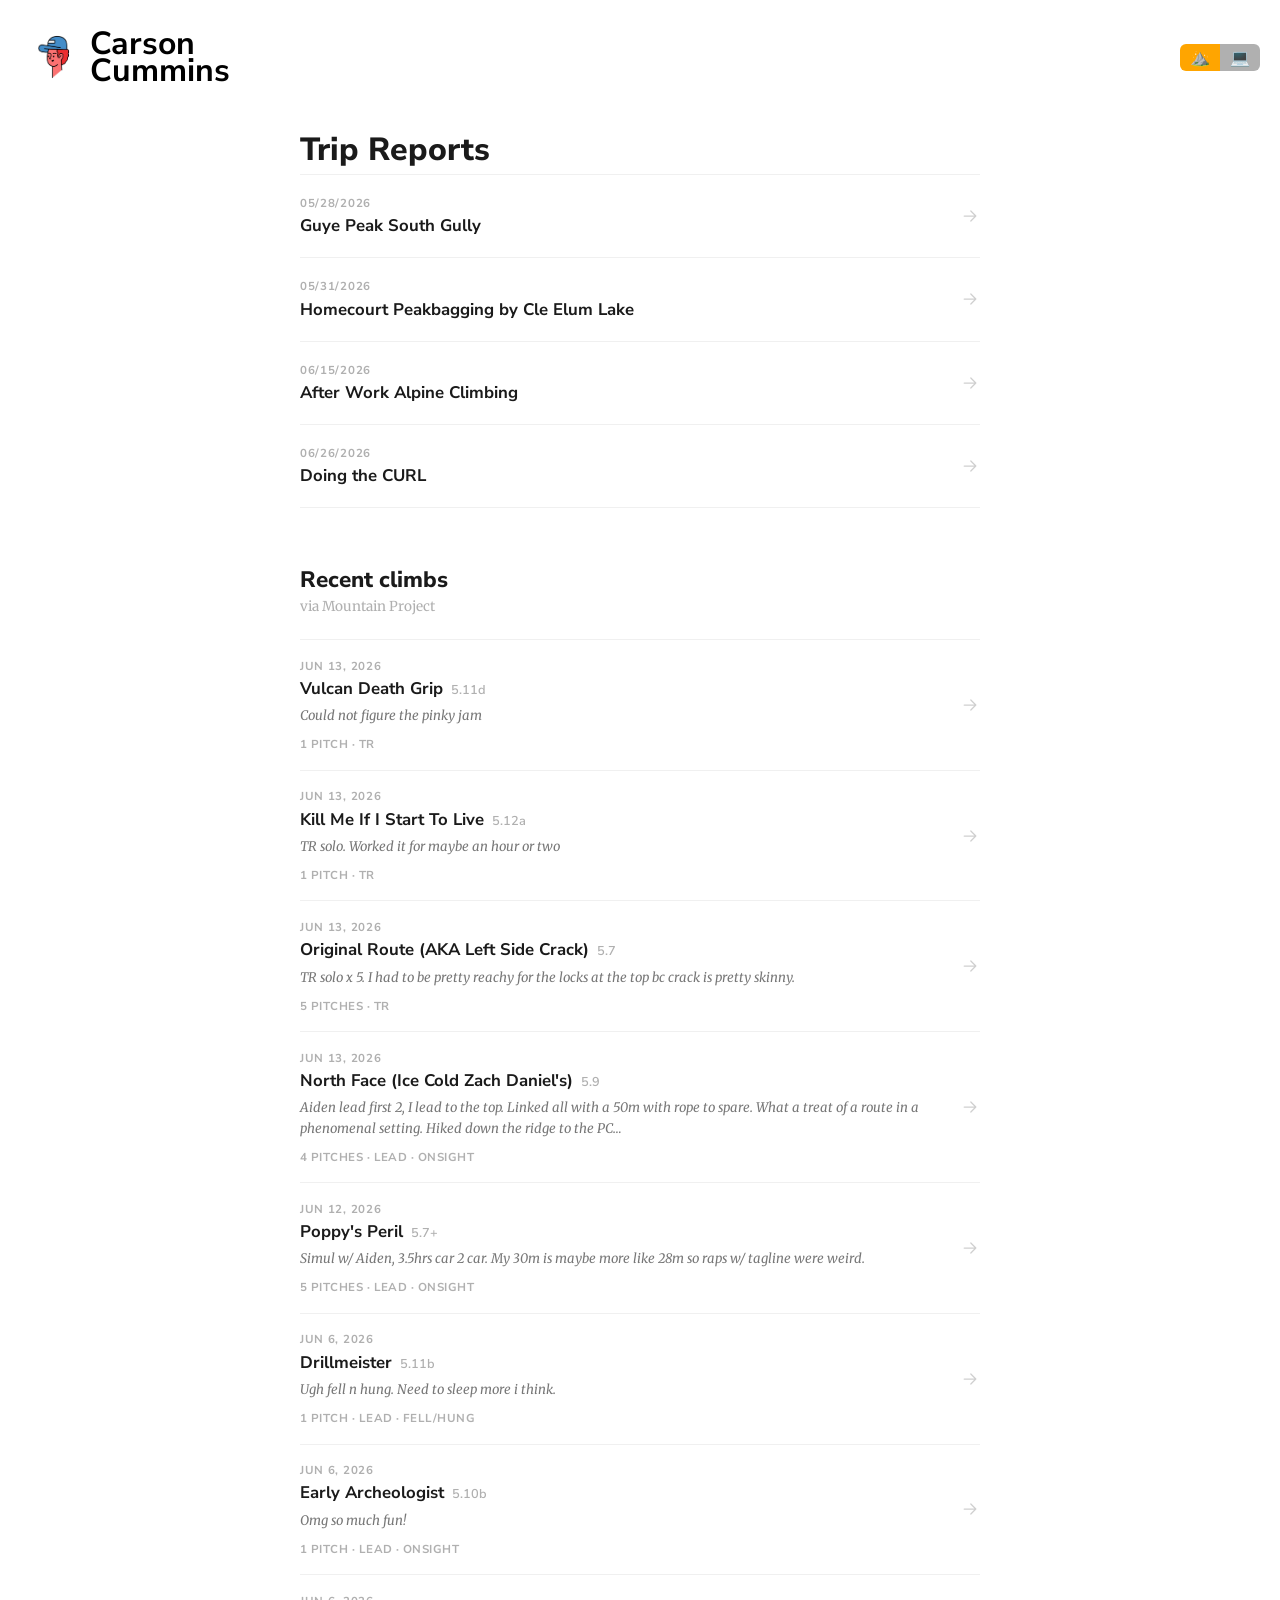
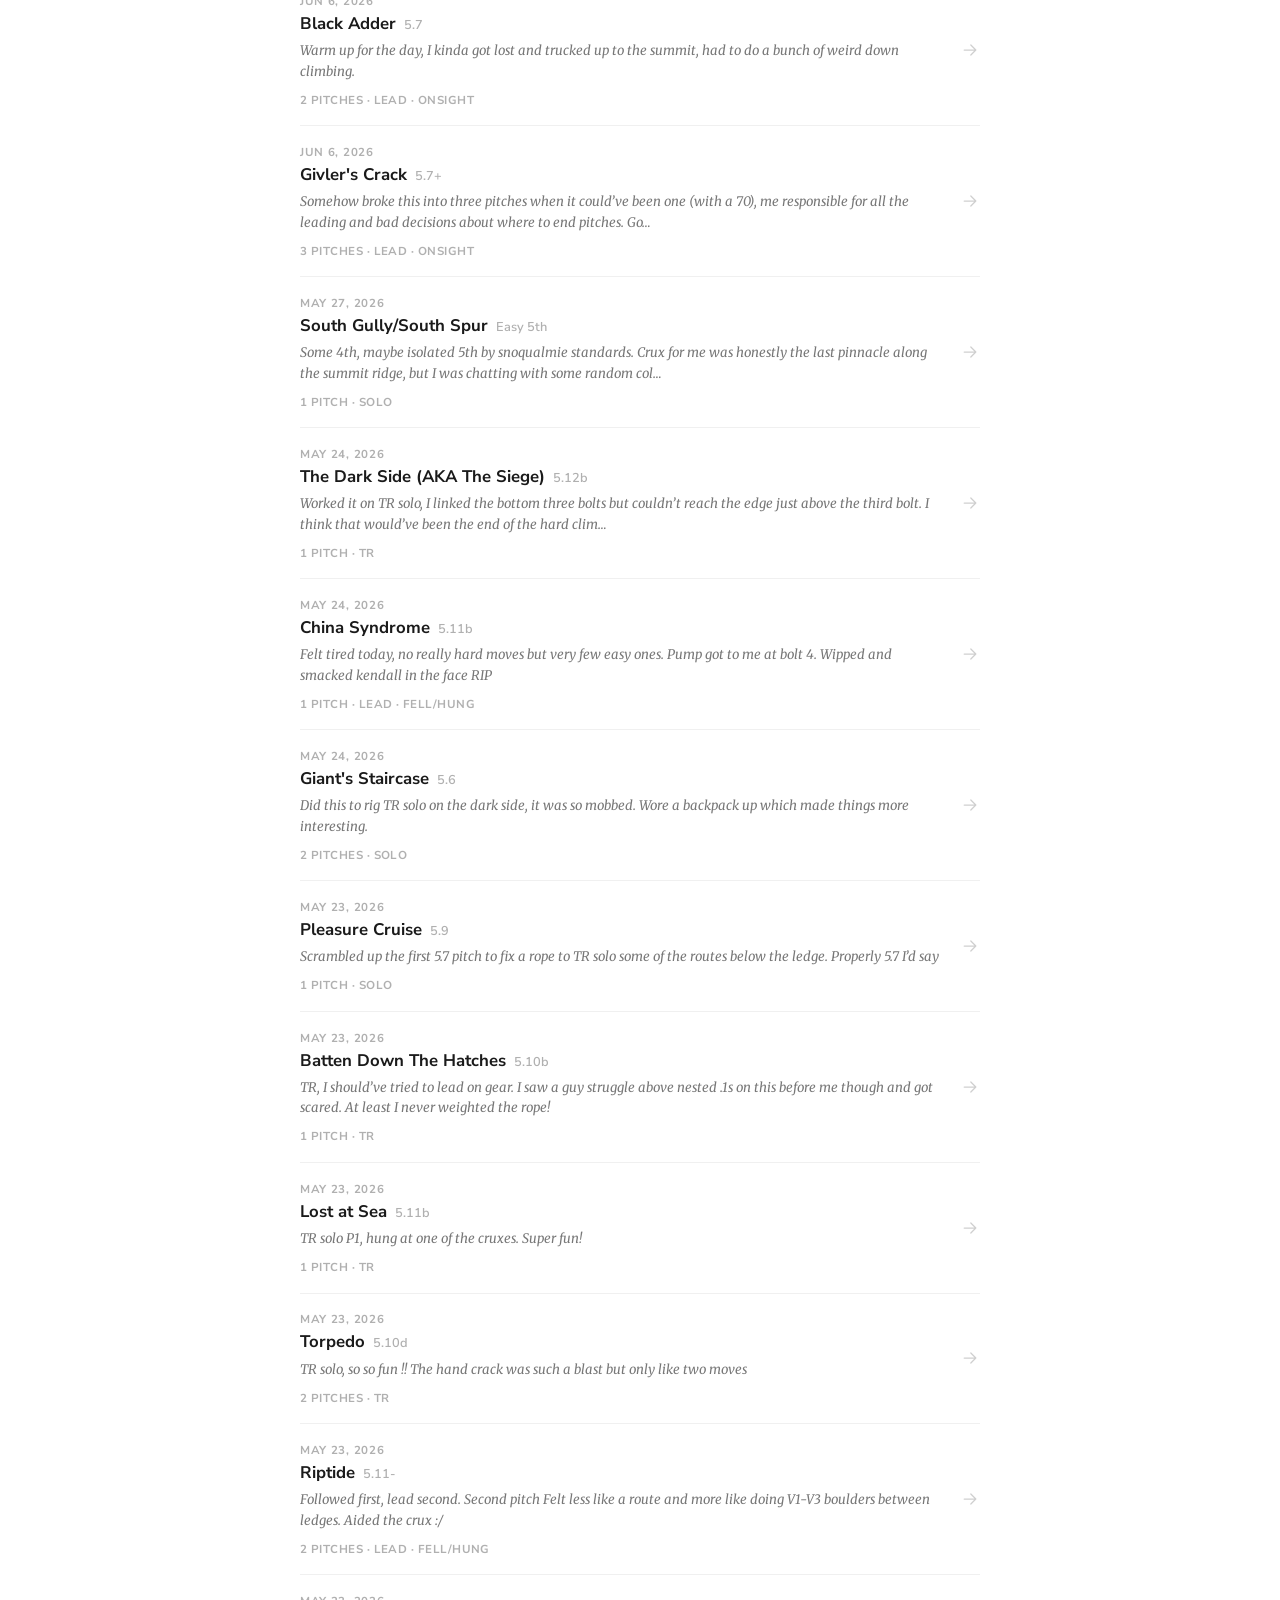
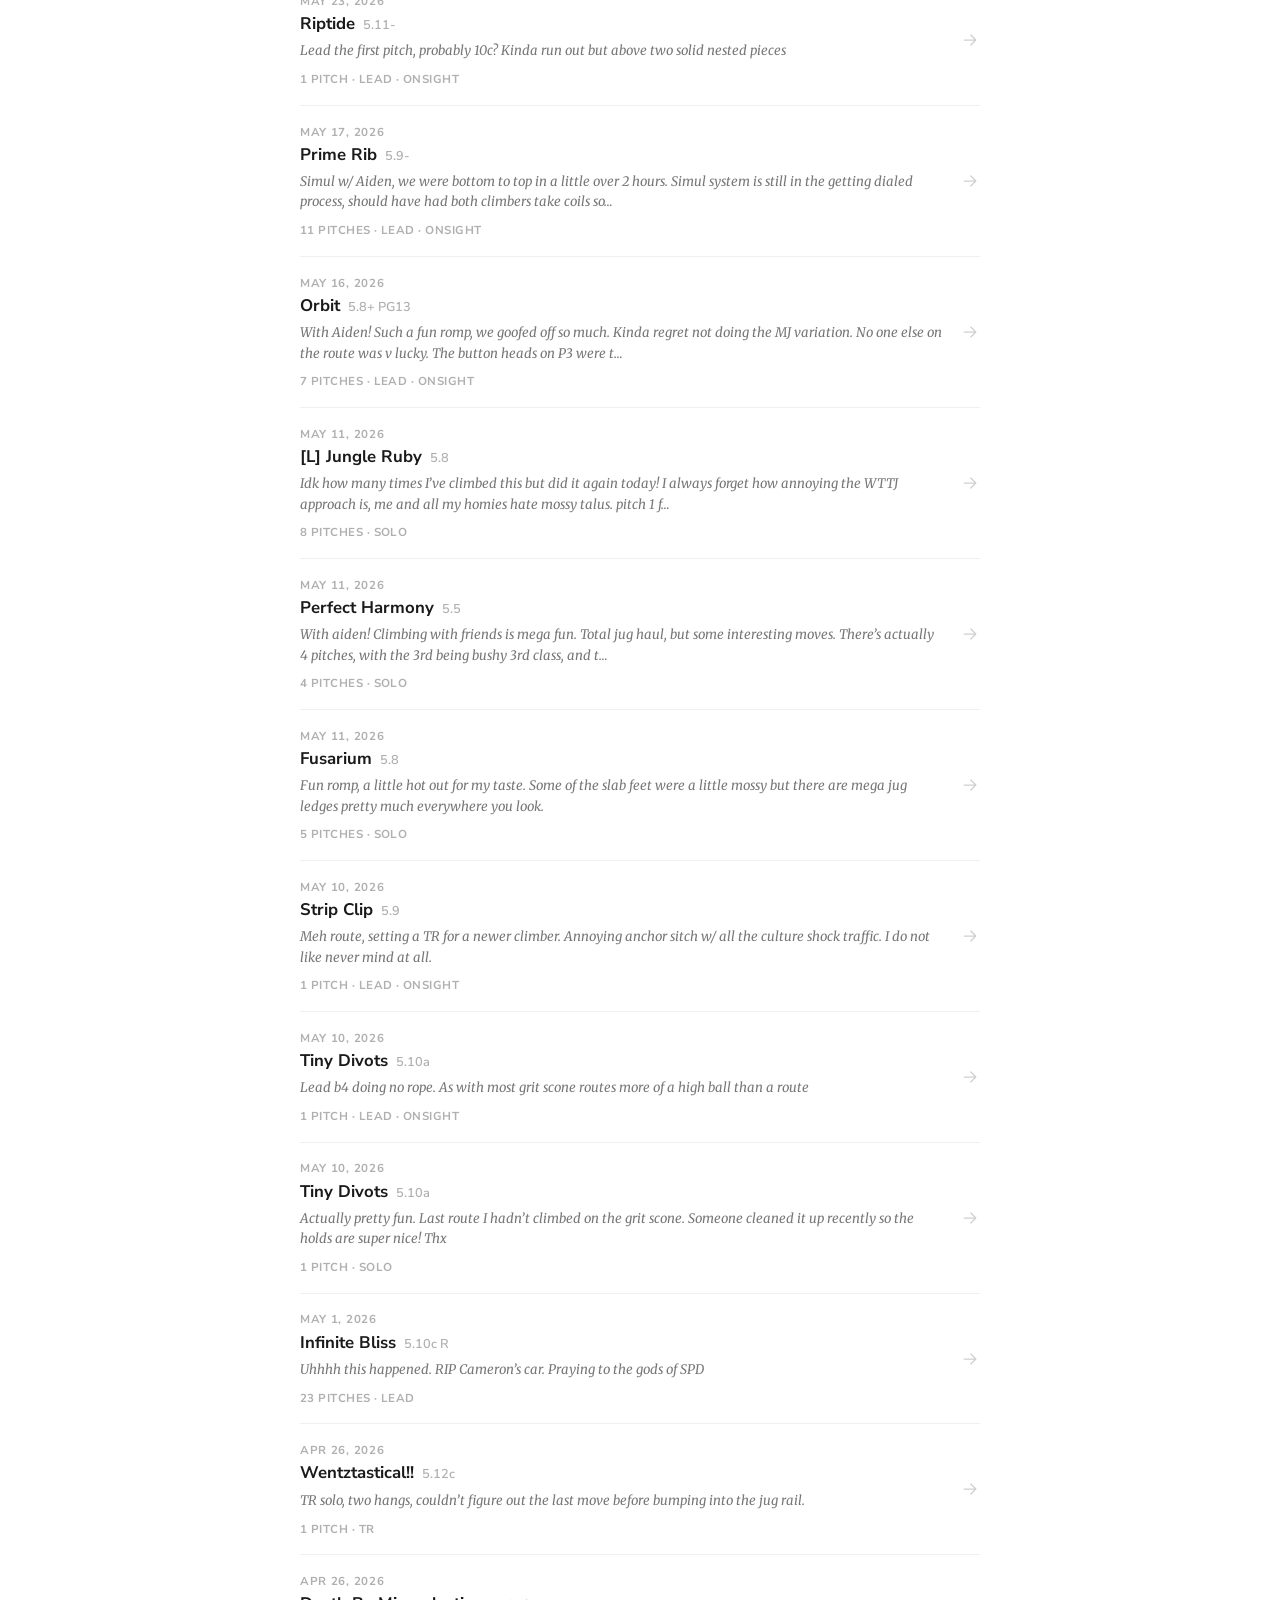
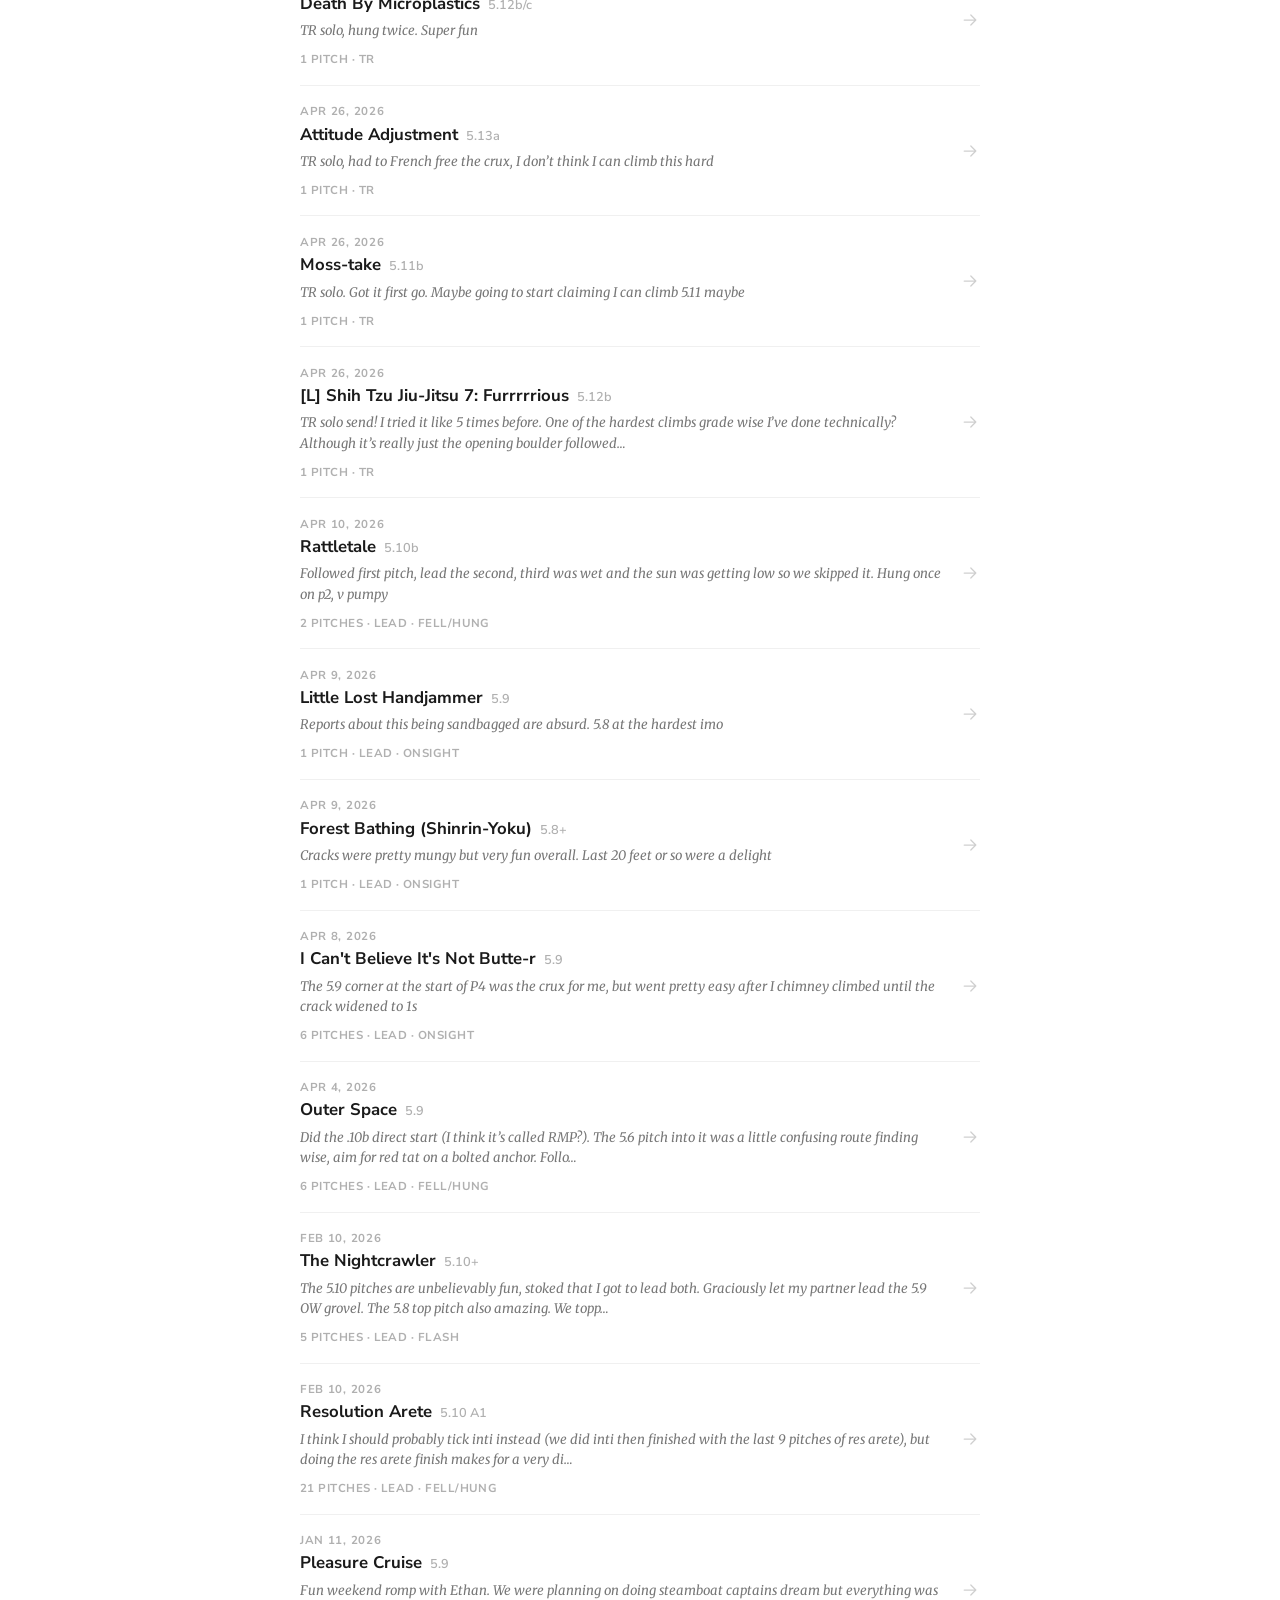
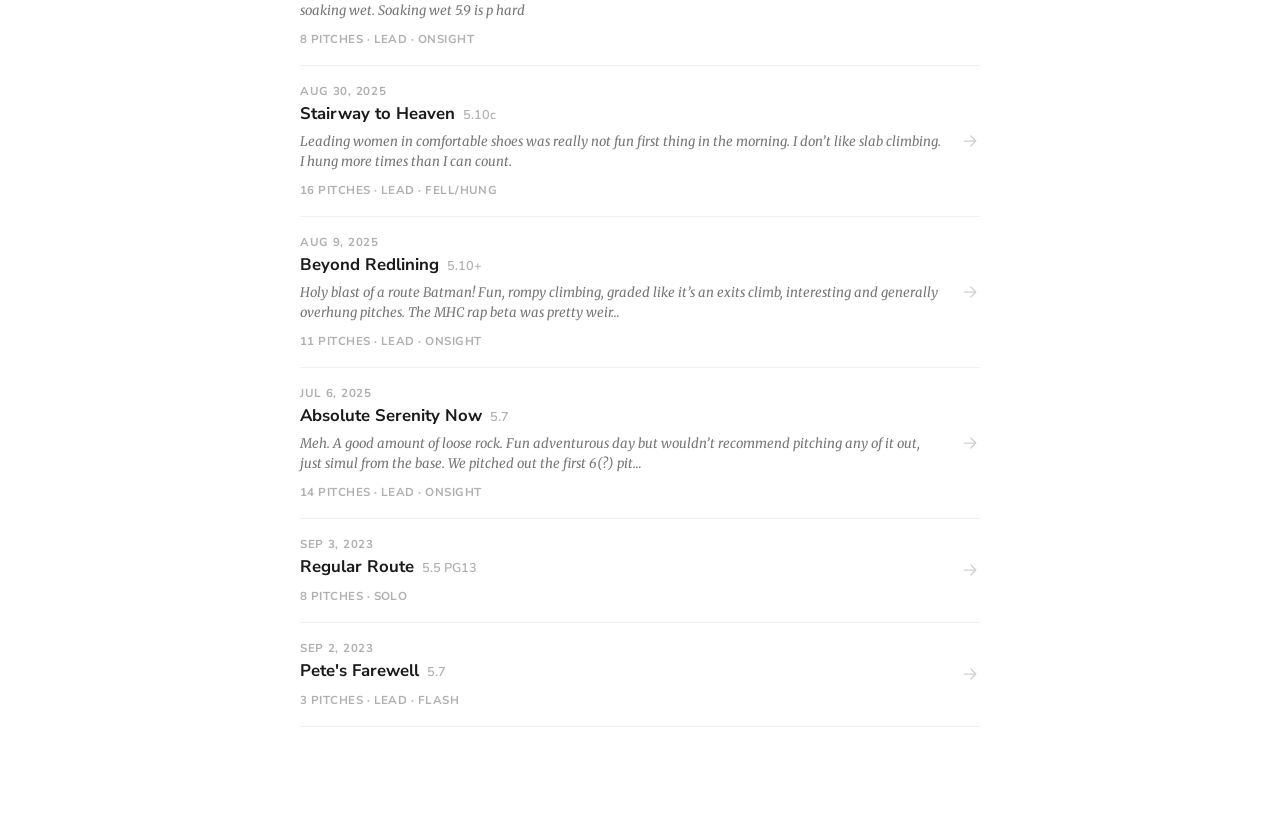
==== docs/index.html @ 06c7e1a8 "hope this works..." ====
<html>
    <head>
        <head>
            <meta charset="UTF-8" />
            <title>Carson Cummins</title>
        </head>
        <script>
            function set_panel(panel_name) {
                if (panel_name == "adventure") {
                    document.querySelector("#adventure-div").hidden = false;
                    document.querySelector("#professional-div").hidden = true;
                    document.querySelector(
                        "#adventure-panel-choose",
                    ).style.backgroundColor = "orange";
                    document.querySelector(
                        "#professional-panel-choose",
                    ).style.backgroundColor = "#b0b0b0";
                } else {
                    document.querySelector("#adventure-div").hidden = true;
                    document.querySelector("#professional-div").hidden = false;
                    document.querySelector(
                        "#professional-panel-choose",
                    ).style.backgroundColor = "orange";
                    document.querySelector(
                        "#adventure-panel-choose",
                    ).style.backgroundColor = "#b0b0b0";
                }

                window.history.pushState(
                    { page: 1 },
                    panel_name,
                    window.location.href.split("#")[0] + "#" + panel_name,
                );
            }
            function makeHTMLForTick(tick) {
                const [y, m, d] = tick.date.split("-").map(Number);
                const date = new Date(y, m - 1, d).toLocaleDateString("en-US", {
                    month: "short",
                    day: "numeric",
                    year: "numeric",
                });
                const pitches = parseInt(tick.pitches) || 1;
                const pitchLabel =
                    pitches === 1 ? "1 pitch" : `${pitches} pitches`;
                const styleLabel = [tick.style, tick.leadStyle]
                    .filter(Boolean)
                    .join(" · ");
                const infoLabel = [pitchLabel, styleLabel]
                    .filter(Boolean)
                    .join(" · ");
                const notes = tick.notes
                    ? tick.notes.slice(0, 160) +
                      (tick.notes.length > 160 ? "…" : "")
                    : "";
                return `<a class="tick-link" href="${tick.url}" target="_blank" rel="noopener">
                    <div class="tick-meta">
                        <span class="tick-date">${date}</span>
                        <span class="tick-name">${tick.name}${tick.grade ? `<span class="tick-grade">${tick.grade}</span>` : ""}</span>
                        ${notes ? `<span class="tick-notes">${notes}</span>` : ""}
                        <span class="tick-info">${infoLabel}</span>
                    </div>
                    <svg class="post-arrow" width="20" height="20" viewBox="0 0 24 24" fill="none" xmlns="http://www.w3.org/2000/svg">
                        <path d="M5 12h14M13 6l6 6-6 6" stroke="currentColor" stroke-width="1.5" stroke-linecap="round" stroke-linejoin="round"/>
                    </svg>
                </a>`;
            }
            async function fetchTicks() {
                try {
                    const res = await fetch("ticks.json");
                    const rows = await res.json();
                    const ticks = rows.map((r) => ({
                        date: r["Date"],
                        name: r["Route"],
                        grade: r["Rating"],
                        notes: r["Notes"],
                        url: r["URL"],
                        pitches: r["Pitches"],
                        style: r["Style"],
                        leadStyle: r["Lead Style"],
                    }));
                    document.querySelector("#tick-list").innerHTML = ticks
                        .map(makeHTMLForTick)
                        .join("");
                } catch (e) {
                    document.querySelector("#ticks-section").hidden = true;
                }
            }
            function makeHTMLForBlogLink(info) {
                return `<a class="blog-post-link" href="blog_posts/${info.folder}/post.html">
                    <div class="post-meta">
                        <span class="post-date">${info.published_date}</span>
                        <span class="post-title">${info.title}</span>
                    </div>
                    <svg class="post-arrow" width="20" height="20" viewBox="0 0 24 24" fill="none" xmlns="http://www.w3.org/2000/svg">
                        <path d="M5 12h14M13 6l6 6-6 6" stroke="currentColor" stroke-width="1.5" stroke-linecap="round" stroke-linejoin="round"/>
                    </svg>
                </a>`;
            }
            document.addEventListener("DOMContentLoaded", function (event) {
                fetch("blog_metadata.json").then((response) => {
                    let innerHTML = "";
                    response.json().then((data) => {
                        data.forEach((post) => {
                            innerHTML += makeHTMLForBlogLink(post);
                        });
                        document.querySelector("#blog-links").innerHTML =
                            innerHTML;
                    });
                });
                fetchTicks();
                const panel_value =
                    window.location.hash.substring(1) || "adventure";
                set_panel(panel_value);
                var txt = [
                    "I spend too much time on my computer.",
                    "I'm obsessed with weird outdoor adventures.",
                    "I can ride a unicycle.",
                    "I eat too many pop tarts.",
                    "I like hanging out with dogs.",
                    "You're still reading this?",
                    "I'm from Portland",
                ];
                function typechar(c) {
                    document.querySelector("#typing").innerHTML =
                        document
                            .querySelector("#typing")
                            .innerHTML.replace(
                                '<span class="caret"></span>',
                                "",
                            ) +
                        c +
                        '<span class="caret"></span>';
                }
                function deletechar() {
                    document.querySelector("#typing").innerHTML =
                        document
                            .querySelector("#typing")
                            .innerHTML.replace(
                                '<span class="caret"></span>',
                                "",
                            )
                            .slice(0, -1) + '<span class="caret"></span>';
                }
                function step(i) {
                    let count =
                        i % (txt.reduce((acc, str) => acc + str.length, 0) * 2);
                    if (count == 0) {
                        deletechar();
                    }
                    for (const str of txt) {
                        for (const chr of str) {
                            if (count == 0) {
                                typechar(chr);
                                setTimeout(function () {
                                    step(i + 1);
                                }, 100);
                                return;
                            }
                            count--;
                        }
                        if (count == 0) {
                            setTimeout(function () {
                                step(i + 1);
                            }, 2200);
                            return;
                        }
                        for (const chr of str) {
                            if (count == 0) {
                                deletechar();
                                setTimeout(function () {
                                    step(i + 1);
                                }, 100);
                                return;
                            }
                            count--;
                        }
                        if (count == 0) {
                            deletechar();
                        }
                    }
                }
                step(0);
            });
        </script>
        <style>
            @import url("https://fonts.googleapis.com/css2?family=Merriweather:ital,wght@0,300;0,400;0,700;0,900;1,300;1,400;1,700;1,900&family=Nunito+Sans:ital,wght@0,200;0,300;0,400;0,600;0,700;0,800;0,900;1,200;1,300;1,400;1,600;1,700;1,800;1,900&display=swap");
            :root {
                --primary-font:
                    "Nunito Sans", "Segoe UI", Tahoma, Verdana, sans-serif;
                --secondary-font:
                    "Merriweather", Cambria, Cochin, Georgia, Times,
                    "Times New Roman", serif;
            }
            body {
                padding: 0px;
                margin: 0px;
                font-family: var(--primary-font);
                overflow-x: hidden;
            }
            .gradient-box-red {
                margin: auto;
                position: relative;
                box-sizing: border-box;
                background: #fff;
                background-clip: padding-box; /* !importanté */
                border: solid 3px transparent; /* !importanté */

                &:before {
                    content: "";
                    position: absolute;
                    top: 0;
                    right: 0;
                    bottom: 0;
                    left: 0;
                    z-index: -1;
                    margin: -3px;
                    border-radius: inherit;
                    background: linear-gradient(
                        to right,
                        rgba(255, 0, 0, 0.5),
                        rgba(255, 166, 0, 0.5)
                    );
                }
            }
            .gradient-box-blue {
                margin: auto;
                position: relative;
                box-sizing: border-box;
                background: #fff;
                background-clip: padding-box;
                border: solid 3px transparent;

                &:before {
                    content: "";
                    position: absolute;
                    top: 0;
                    right: 0;
                    bottom: 0;
                    left: 0;
                    z-index: -1;
                    margin: -3px;
                    border-radius: inherit;
                    background: linear-gradient(
                        to right,
                        rgb(233, 109, 255, 0.5),
                        rgb(0, 179, 255, 0.5)
                    );
                }
            }
            .gradient-box-green {
                margin: auto;
                position: relative;
                box-sizing: border-box;
                background: #fff;
                background-clip: padding-box;
                border: solid 3px transparent;

                &:before {
                    content: "";
                    position: absolute;
                    top: 0;
                    right: 0;
                    bottom: 0;
                    left: 0;
                    z-index: -1;
                    margin: -3px; /* !importanté */
                    border-radius: inherit; /* !importanté */
                    background: linear-gradient(
                        to right,
                        rgb(11, 223, 96, 0.5),
                        rgb(255, 217, 0, 0.5)
                    );
                }
            }
            .name-header-container {
                padding: 30px 0px 0px 30px;
                font-weight: 700;
                font-size: 2rem;
                line-height: 1.7rem;
                position: fixed;
                top: 0px;
                left: 0px;
                animation: name-header-anim 1s
                    cubic-bezier(0.165, 0.84, 0.44, 1);
                display: flex;
                align-items: center;
                gap: 10px;
                justify-content: center;
                width: 100%;
            }
            @keyframes name-header-anim {
                from {
                    left: -100px;
                }
                to {
                    left: 0px;
                }
            }
            .caret {
                border-right: 4px solid orange;
                animation: caret 1s steps(1) infinite;
                min-height: 68px;
                max-height: 68px;
            }

            @keyframes caret {
                50% {
                    border-color: transparent;
                }
            }
            .show-on-hover {
                opacity: 0;
                width: 100%;
                height: 100%;
                transition: 0.6s;
                background-color: #ffffffb2;
                text-decoration: none;
                display: flex;
                align-items: center;
                justify-content: center;
                flex-direction: column;
                font-weight: 700;
                font-size: 30px;
            }
            a:hover .show-on-hover {
                opacity: 1;
            }
            .email-link {
                color: white;
                margin: 0px 10px 0px 10px;
                text-decoration: none;
                background-color: orange;
                padding: 4px 10px 4px 10px;
                display: flex;
                justify-content: center;
                border-radius: 6px;
                box-shadow: -5px 5px 0px 0px #b0b0b0;
                transition: 0.4s;
                position: relative;
                top: -2px;
                left: 2px;
            }
            .email-link:hover {
                box-shadow: none;
                top: 2px;
                left: -2px;
            }
            .resume-section {
                max-width: 850px;
                min-width: 850px;
                padding: 100px;
                border-radius: 12px;
                font-family: var(--primary-font);
            }
            .unique-link {
                color: #b0b0b0;
                font-family: var(--secondary-font);
                text-decoration: none;
                display: flex;
                gap: 10px;
                align-items: center;
                transition: 0.3s;
                margin-top: 12px;
            }
            .unique-link:hover {
                gap: 40px;
            }
            #unique {
                margin-top: 50px;
                margin-bottom: 50px;
            }
            .panel-switcher {
                display: flex;
                font-weight: 800;
                width: min-content;
                justify-content: center;
                border-radius: 6px;
                margin-right: 50px;
                margin-left: auto;
            }
            .panel-choice {
                color: white;
                text-decoration: none;
                background-color: orange;
                padding: 4px 10px 4px 10px;
                display: flex;
                justify-content: center;
                transition: 0.4s;
                position: relative;
                border: none;
                cursor: pointer;
                font-size: 1rem;
            }
            .panel-choice:hover {
                box-shadow: none;
            }
            .blog-post-link {
                text-decoration: none;
                display: flex;
                align-items: center;
                justify-content: space-between;
                padding: 1.25rem 0;
                border-bottom: 1px solid #f0f0f0;
                color: #1a1a1a;
                gap: 1rem;
                transition: 0.25s;
            }
            .blog-post-link:first-child {
                border-top: 1px solid #f0f0f0;
            }
            .blog-post-link:hover {
                padding-left: 14px;
                border-bottom-color: orange;
            }
            .blog-post-link .post-meta {
                display: flex;
                flex-direction: column;
                gap: 0.2rem;
            }
            .blog-post-link .post-date {
                font-family: var(--primary-font);
                font-size: 0.72rem;
                color: #b0b0b0;
                font-weight: 700;
                letter-spacing: 0.06em;
                text-transform: uppercase;
            }
            .blog-post-link .post-title {
                font-family: var(--primary-font);
                font-size: 1.05rem;
                font-weight: 700;
                color: #1a1a1a;
            }
            .blog-post-link .post-arrow {
                color: #d0d0d0;
                transition: 0.25s;
                flex-shrink: 0;
            }
            .blog-post-link:hover .post-arrow {
                color: orange;
                transform: translateX(6px);
            }
            .tick-link {
                text-decoration: none;
                display: flex;
                align-items: center;
                justify-content: space-between;
                padding: 1.1rem 0;
                border-bottom: 1px solid #f0f0f0;
                color: #1a1a1a;
                gap: 1rem;
                transition: 0.25s;
            }
            .tick-link:first-child {
                border-top: 1px solid #f0f0f0;
            }
            .tick-link:hover {
                padding-left: 14px;
                border-bottom-color: orange;
            }
            .tick-link .tick-meta {
                display: flex;
                flex-direction: column;
                gap: 0.2rem;
            }
            .tick-link .tick-date {
                font-family: var(--primary-font);
                font-size: 0.72rem;
                color: #b0b0b0;
                font-weight: 700;
                letter-spacing: 0.06em;
                text-transform: uppercase;
            }
            .tick-link .tick-name {
                font-family: var(--primary-font);
                font-size: 1.05rem;
                font-weight: 700;
                color: #1a1a1a;
                display: flex;
                align-items: baseline;
                gap: 0.5rem;
            }
            .tick-link .tick-grade {
                font-size: 0.8rem;
                font-weight: 600;
                color: #b0b0b0;
            }
            .tick-link .tick-notes {
                font-family: var(--secondary-font);
                font-size: 0.82rem;
                color: #777;
                line-height: 1.55;
                font-style: italic;
                margin-top: 0.2rem;
            }
            .tick-link .tick-info {
                font-family: var(--primary-font);
                font-size: 0.72rem;
                color: #b0b0b0;
                font-weight: 700;
                letter-spacing: 0.04em;
                text-transform: uppercase;
                margin-top: 0.4rem;
            }
            .tick-link .post-arrow {
                color: #d0d0d0;
                transition: 0.25s;
                flex-shrink: 0;
            }
            .tick-link:hover .post-arrow {
                color: orange;
                transform: translateX(6px);
            }
        </style>
    </head>
    <body>
        <div class="name-header-container">
            <a
                href="#"
                style="
                    color: black;
                    text-decoration: none;
                    display: flex;
                    gap: 10px;
                "
            >
                <img src="assets/ico.png" width="50" />
                <div>
                    Carson<br />
                    Cummins
                </div>
            </a>
            <div class="panel-switcher">
                <button
                    id="adventure-panel-choose"
                    class="panel-choice"
                    onclick="set_panel('adventure')"
                    style="
                        border-radius: 6px 0px 0px 6px;
                        background-color: #b0b0b0;
                    "
                >
                    ⛰️
                </button>
                <button
                    class="panel-choice"
                    id="professional-panel-choose"
                    style="border-radius: 0px 6px 6px 0px"
                    onclick="set_panel('professional')"
                >
                    💻
                </button>
            </div>
        </div>
        <div id="adventure-div" hidden>
            <div
                style="
                    max-width: 680px;
                    margin: 0 auto;
                    padding: 8rem 2rem 6rem;
                "
            >
                <h1
                    style="
                        font-family: var(--primary-font);
                        font-weight: 800;
                        font-size: 2rem;
                        margin: 0 0 0.2rem;
                        color: #1a1a1a;
                    "
                >
                    Trip Reports
                </h1>
                <div id="blog-links"></div>
                <div id="ticks-section" style="margin-top: 3.5rem">
                    <h2
                        style="
                            font-family: var(--primary-font);
                            font-weight: 800;
                            font-size: 1.4rem;
                            margin: 0 0 0.2rem;
                            color: #1a1a1a;
                        "
                    >
                        Recent climbs
                    </h2>
                    <p
                        style="
                            font-family: var(--secondary-font);
                            color: #b0b0b0;
                            font-size: 0.85rem;
                            margin: 0 0 1.5rem;
                        "
                    >
                        via Mountain Project
                    </p>
                    <div id="tick-list"></div>
                </div>
            </div>
        </div>
        <div id="professional-div">
            <div style="width: 100vw; height: 100vh">
                <div
                    style="
                        display: flex;
                        align-items: center;
                        padding-left: 14vw;
                        height: 100vh;
                    "
                >
                    <div>
                        <div
                            style="
                                color: #b0b0b0;
                                font-size: 14px;
                                font-family: var(--secondary-font);
                            "
                        >
                            What's up! I'm
                        </div>
                        <div style="font-size: 50px; font-weight: 700">
                            Carson Cummins.
                        </div>
                        <div
                            style="
                                font-size: 50px;
                                font-weight: 700;
                                display: flex;
                                gap: 10px;
                            "
                        >
                            <div id="typing"></div>
                        </div>
                        <div>
                            <a href="#readme" class="unique-link">
                                <div>readme</div>
                                <?xml version="1.0" encoding="UTF-8"?><svg
                                    width="24px"
                                    height="24px"
                                    stroke-width="1.5"
                                    viewBox="0 0 24 24"
                                    fill="none"
                                    xmlns="http://www.w3.org/2000/svg"
                                    color="#b0b0b0"
                                >
                                    <path
                                        d="M8 12h8m0 0l-3.5-3.5M16 12l-3.5 3.5M12 22c5.523 0 10-4.477 10-10S17.523 2 12 2 2 6.477 2 12s4.477 10 10 10z"
                                        stroke="#b0b0b0"
                                        stroke-width="1.5"
                                        stroke-linecap="round"
                                        stroke-linejoin="round"
                                    ></path>
                                </svg>
                            </a>
                        </div>
                    </div>
                </div>
            </div>
            <div
                style="
                    width: 100vw;
                    display: flex;
                    justify-content: center;
                    position: relative;
                    top: -30px;
                    color: #b0b0b0;
                    gap: 10px;
                "
            >
                <div style="font-family: var(--secondary-font)">
                    Stuff I've made
                </div>
                <svg
                    width="24"
                    height="24"
                    stroke-width="1.5"
                    viewBox="0 0 24 24"
                    fill="none"
                    xmlns="http://www.w3.org/2000/svg"
                >
                    <path
                        d="M19 13.5L15.5 17L12 13.5"
                        stroke="currentColor"
                        stroke-linecap="round"
                        stroke-linejoin="round"
                    />
                    <path
                        d="M15.5 17V11C15.5 8.79086 13.7091 7 11.5 7H4.5"
                        stroke="currentColor"
                        stroke-linecap="round"
                        stroke-linejoin="round"
                    />
                </svg>
            </div>
            <div
                style="
                    width: 100%;
                    display: flex;
                    gap: 50px;
                    justify-content: center;
                    flex-wrap: wrap;
                "
            >
                <a
                    href="https://joinaura.io"
                    style="
                        background-image: url(&quot;assets/aura-3.png&quot;);
                        background-position: center center;
                        background-size: cover;
                        width: 600px;
                        height: 369px;
                        display: block;
                        text-decoration: none;
                        color: white;
                    "
                >
                    <div
                        class="show-on-hover"
                        style="color: black; text-decoration: none"
                    >
                        <img style="width: 150px" src="assets/logo.svg" />
                        <div
                            style="
                                font-size: 12px;
                                max-width: 230px;
                                margin-top: 15px;
                            "
                        >
                            AURA is the easiest way to find research
                            opportunities at universities across the country.
                        </div>
                    </div>
                </a>
                <a
                    href="https://applicationspark.org"
                    style="
                        background-image: url(&quot;assets/applicationspark.png&quot;);
                        background-position: center center;
                        background-size: cover;
                        width: 600px;
                        height: 369px;
                        display: block;
                        text-decoration: none;
                        color: white;
                    "
                >
                    <div
                        class="show-on-hover"
                        style="color: black; text-decoration: none"
                    >
                        <div>Application Spark</div>
                        <div style="font-size: 12px; max-width: 200px">
                            A grant focused tool for managing high volume
                            application processes.
                        </div>
                    </div>
                </a>
                <a
                    href="assets/aejpg.pdf"
                    style="
                        background-image: url(&quot;assets/aejpg.png&quot;);
                        background-position: center center;
                        background-size: cover;
                        width: 600px;
                        height: 369px;
                        display: block;
                        text-decoration: none;
                        color: white;
                    "
                >
                    <div
                        class="show-on-hover"
                        style="color: black; text-decoration: none"
                    >
                        <div>jpg stack rewrite</div>
                        <div style="font-size: 12px; max-width: 200px">
                            A paper I wrote for a visual computing class in
                            college on reducing the size of jpg images using an
                            autoencoding neural network integrated into my own
                            rewrite of the jpeg compression stack
                        </div>
                    </div>
                </a>
                <a
                    href="https://containerfactory.xyz"
                    style="
                        background-image: url(&quot;assets/containerfactory.png&quot;);
                        background-position: center center;
                        background-size: cover;
                        width: 600px;
                        height: 369px;
                        display: block;
                        text-decoration: none;
                        color: white;
                    "
                >
                    <div
                        class="show-on-hover"
                        style="color: black; text-decoration: none"
                    >
                        <div>containerfactory.xyz</div>
                        <div style="font-size: 12px; max-width: 200px">
                            A nocode dockerfile generation tool that simplifies
                            getting started with docker.
                        </div>
                    </div>
                </a>
                <a
                    href="https://carsoncummins11.github.io/RochesterApplication/"
                    style="
                        background-image: url(&quot;assets/roc.png&quot;);
                        background-position: center center;
                        background-size: cover;
                        width: 600px;
                        height: 369px;
                        display: block;
                        text-decoration: none;
                        color: white;
                    "
                >
                    <div
                        class="show-on-hover"
                        style="color: black; text-decoration: none"
                    >
                        <div>College application</div>
                        <div style="font-size: 12px; max-width: 200px">
                            My undergrad's application process allowed for the
                            submission of something unique to show off, so I
                            wrote this website that uses a genetic algorithm to
                            decide on the school over a few simulated
                            generations.
                        </div>
                    </div>
                </a>
                <a
                    href="https://carsoncummins11.github.io/HilbertCurve/"
                    style="
                        background-image: url(&quot;assets/hilbert.png&quot;);
                        background-position: center center;
                        background-size: cover;
                        width: 600px;
                        height: 369px;
                        display: block;
                        text-decoration: none;
                        color: white;
                    "
                >
                    <div
                        class="show-on-hover"
                        style="color: black; text-decoration: none"
                    >
                        <div>Hilbert curves</div>
                        <div style="font-size: 12px; max-width: 200px">
                            This goes over some of my thought process while
                            making a Java library for generating Hilbert Curves,
                            a method for neatly filling 2d space with a 1d
                            object.
                        </div>
                    </div>
                </a>
            </div>
            <div
                style="
                    width: 100vw;
                    display: flex;
                    justify-content: center;
                    position: relative;
                    margin-top: 300px;
                    color: #b0b0b0;
                    gap: 10px;
                "
            >
                <div style="font-family: var(--secondary-font)">
                    Jobs I've had
                </div>
                <svg
                    width="24"
                    height="24"
                    stroke-width="1.5"
                    viewBox="0 0 24 24"
                    fill="none"
                    xmlns="http://www.w3.org/2000/svg"
                >
                    <path
                        d="M19 13.5L15.5 17L12 13.5"
                        stroke="currentColor"
                        stroke-linecap="round"
                        stroke-linejoin="round"
                    />
                    <path
                        d="M15.5 17V11C15.5 8.79086 13.7091 7 11.5 7H4.5"
                        stroke="currentColor"
                        stroke-linecap="round"
                        stroke-linejoin="round"
                    />
                </svg>
            </div>
            <div
                style="
                    width: calc(100% - 180px);
                    margin: 90px;
                    margin-top: 30px;
                    font-family: var(--primary-font);
                    display: flex;
                    flex-direction: column;
                    align-items: center;
                    justify-content: center;
                    gap: 80px;
                "
            >
                <div class="resume-section gradient-box-red">
                    <div
                        style="display: flex; gap: 15px; flex-direction: column"
                    >
                        <img src="assets/slack.svg" style="width: 120px" />
                        <div
                            style="
                                color: #b0b0b0;
                                font-size: 14px;
                                font-weight: 600;
                                font-family: var(--primary-font);
                            "
                        >
                            Software Developer
                        </div>
                    </div>
                    <div
                        style="
                            color: #b0b0b0;
                            font-size: 18px;
                            margin-top: 15px;
                        "
                    >
                        Working on data platform engineering team for Quip /
                        Slack Canvas.
                    </div>
                </div>
                <div class="resume-section gradient-box-red">
                    <div
                        style="display: flex; gap: 15px; flex-direction: column"
                    >
                        <img src="assets/quizard.png" style="width: 120px" />
                        <div
                            style="
                                color: #b0b0b0;
                                font-size: 14px;
                                font-weight: 600;
                                font-family: var(--primary-font);
                            "
                        >
                            Software Developer
                        </div>
                    </div>
                    <div
                        style="
                            color: #b0b0b0;
                            font-size: 18px;
                            margin-top: 15px;
                        "
                    >
                        Worked across the full stack for LLM startup
                        <a style="color: #b0b0b0" href="https://quizard.ai"
                            >Quizard.ai</a
                        >
                    </div>
                </div>
                <div class="resume-section gradient-box-red">
                    <div
                        style="display: flex; gap: 15px; flex-direction: column"
                    >
                        <img src="assets/quip.svg" style="width: 100px" />
                        <div
                            style="
                                color: #b0b0b0;
                                font-size: 14px;
                                font-weight: 600;
                                font-family: var(--primary-font);
                            "
                        >
                            Data platform software engineering intern
                        </div>
                    </div>
                    <div
                        style="
                            color: #b0b0b0;
                            font-size: 18px;
                            margin-top: 15px;
                        "
                    >
                        Worked on the data platform team, focusing on pipeline
                        heatlh and EKM features.
                    </div>
                </div>
                <div class="resume-section gradient-box-blue">
                    <div
                        style="display: flex; gap: 15px; flex-direction: column"
                    >
                        <img src="assets/slack.svg" style="width: 120px" />
                        <div
                            style="
                                color: #b0b0b0;
                                font-size: 14px;
                                font-weight: 600;
                            "
                        >
                            Security software engineering intern
                        </div>
                    </div>
                    <div
                        style="
                            color: #b0b0b0;
                            font-size: 18px;
                            margin-top: 15px;
                        "
                    >
                        Worked on IAM team, specifically focused on role request
                        automation.
                    </div>
                </div>
                <div class="resume-section gradient-box-green">
                    <div
                        style="display: flex; gap: 15px; flex-direction: column"
                    >
                        <img src="assets/rs.png" style="width: 190px" />
                        <div
                            style="
                                color: #b0b0b0;
                                font-size: 14px;
                                font-weight: 600;
                            "
                        >
                            Software engineering intern
                        </div>
                    </div>
                    <div
                        style="
                            color: #b0b0b0;
                            font-size: 18px;
                            margin-top: 15px;
                        "
                    >
                        Worked on device testing team, focused on containerizing
                        the testing pipeline.
                    </div>
                </div>
            </div>
            <div
                style="
                    width: 100%;
                    padding-bottom: 40px;
                    align-items: center;
                    justify-content: center;
                    display: flex;
                    font-family: var(--secondary-font);
                    color: #b0b0b0;
                "
            >
                <div id="readme" style="margin: 100px 0px 100px 0px">
                    <div
                        style="
                            width: 100%;
                            display: flex;
                            justify-content: center;
                            color: #b0b0b0;
                            gap: 10px;
                        "
                    >
                        <div style="font-family: var(--secondary-font)">
                            readme
                        </div>
                        <svg
                            width="24"
                            height="24"
                            stroke-width="1.5"
                            viewBox="0 0 24 24"
                            fill="none"
                            xmlns="http://www.w3.org/2000/svg"
                        >
                            <path
                                d="M19 13.5L15.5 17L12 13.5"
                                stroke="currentColor"
                                stroke-linecap="round"
                                stroke-linejoin="round"
                            />
                            <path
                                d="M15.5 17V11C15.5 8.79086 13.7091 7 11.5 7H4.5"
                                stroke="currentColor"
                                stroke-linecap="round"
                                stroke-linejoin="round"
                            />
                        </svg>
                    </div>
                    <div style="display: flex; justify-content: center">
                        <div
                            style="
                                max-width: 600px;
                                margin-top: 25px;
                                line-height: 35px;
                            "
                        >
                            <span style="font-size: 24px; margin-right: 10px"
                                >👋</span
                            >
                            I'm Carson, a seattle based software engineer who
                            works on the data platform @ Slack. I'm really
                            interested in solving hard, high impact problems
                            that improve people's lives. Throughout college, I
                            built
                            <a style="color: #8a8a8a" href="https://joinaura.io"
                                >AURA</a
                            >, which has helped connect hundreds of different
                            students with research, and is still helping out
                            students today. Right now, I'm working on
                            <a
                                style="color: #8a8a8a"
                                href="https://github.com/CarsonCummins11/related"
                                >related</a
                            >
                            , a DSL for API creation built to be written by
                            LLMs.
                        </div>
                    </div>
                </div>
            </div>
            <div
                style="
                    min-height: 200px;
                    width: 100%;
                    display: flex;
                    align-items: center;
                    justify-content: center;
                    font-size: 24px;
                    font-weight: 600;
                "
            >
                Send over an
                <a href="mailto:carson.cummins11@gmail.com" class="email-link"
                    >email</a
                >
                if you want to chat!
            </div>
            <div
                style="
                    width: 100%;
                    padding-bottom: 40px;
                    align-items: center;
                    justify-content: center;
                    display: flex;
                    font-family: var(--secondary-font);
                "
            >
                <a href="assets/resume.pdf" style="color: #b0b0b0">my resume</a>
            </div>
        </div>
    </body>
</html>
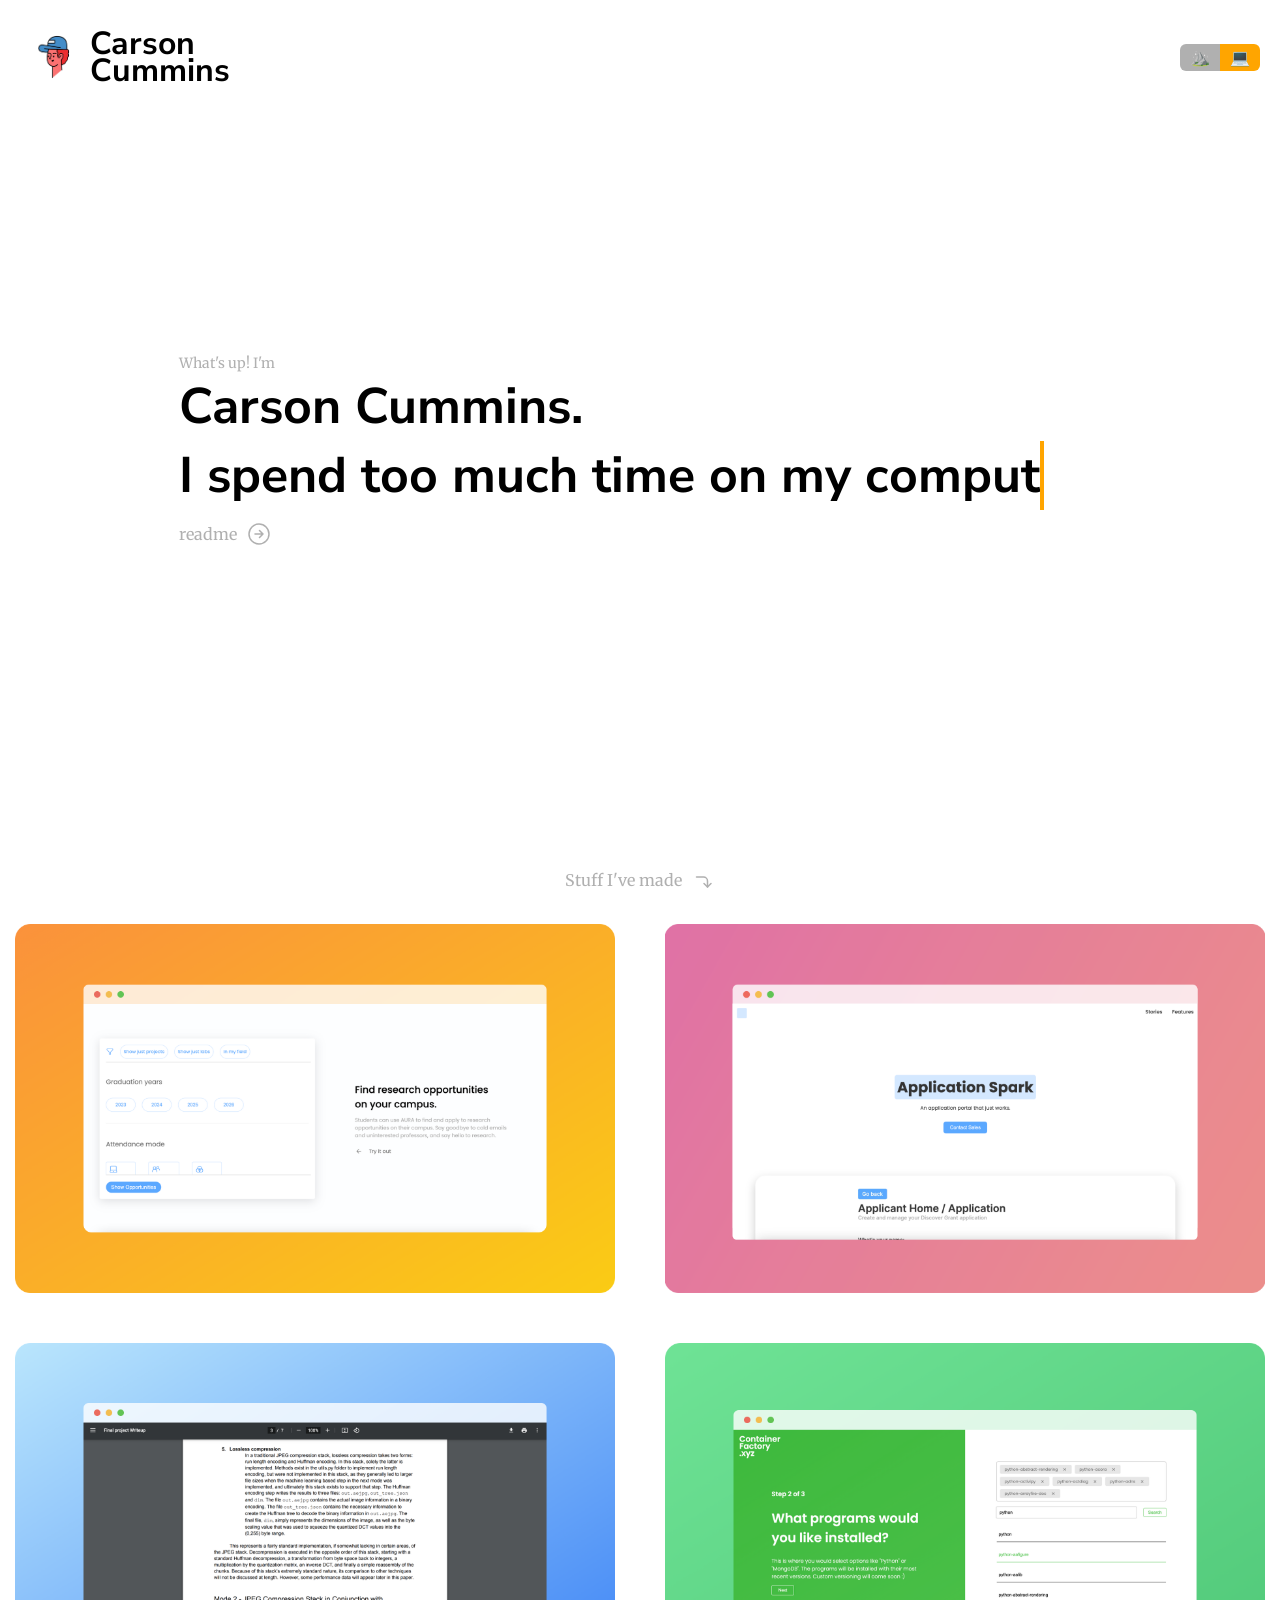
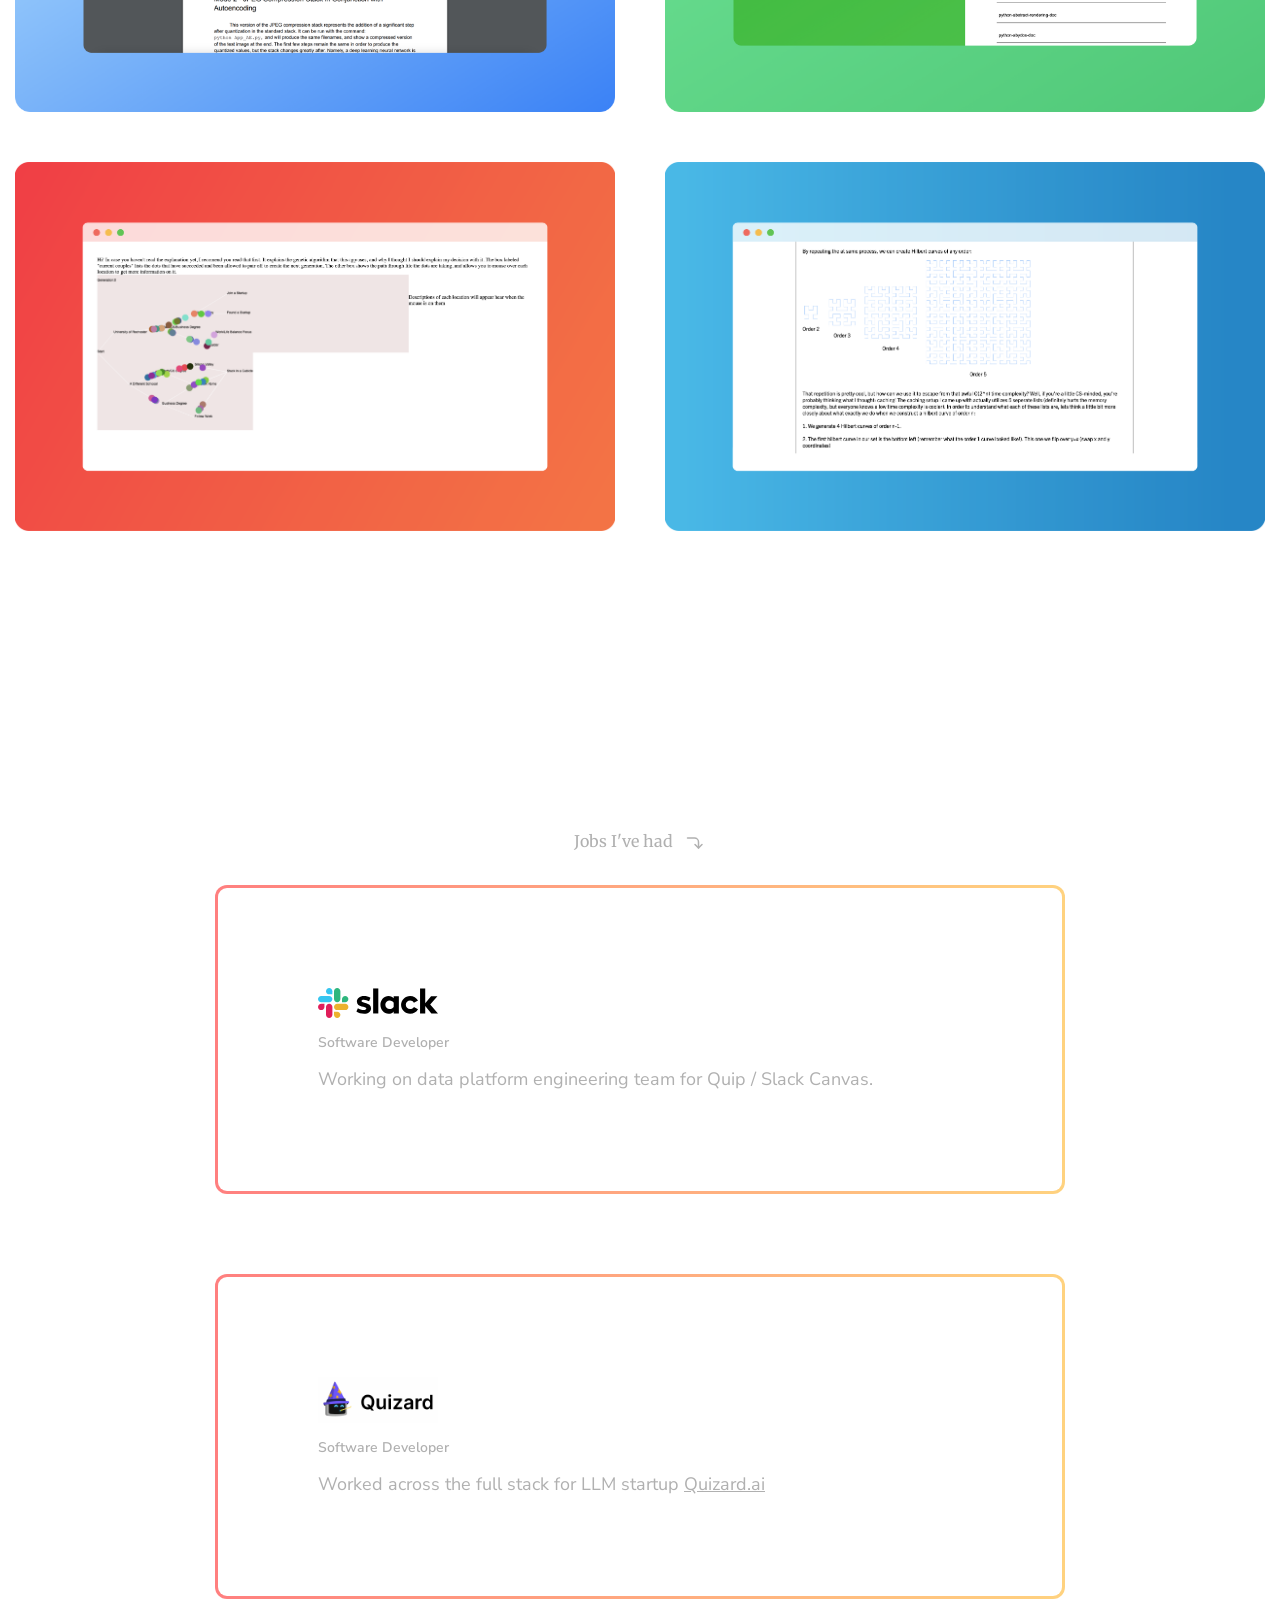
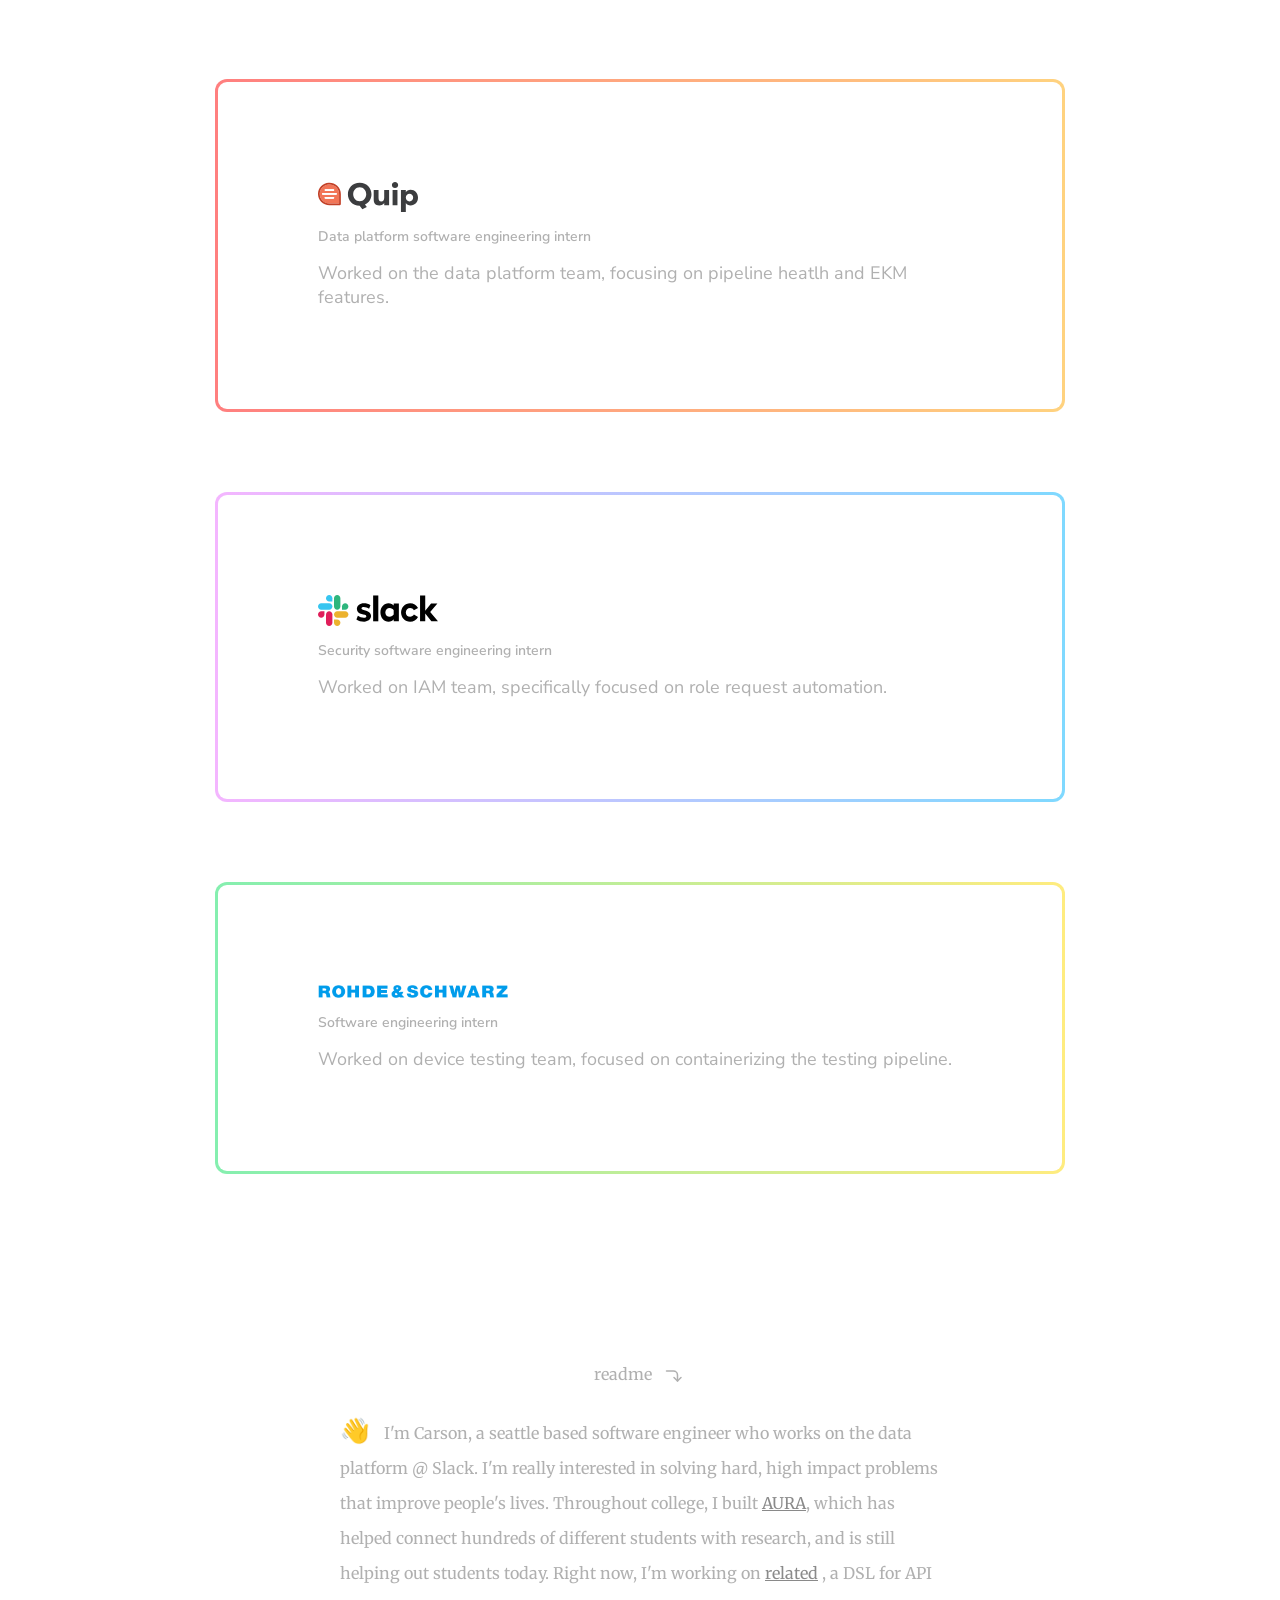
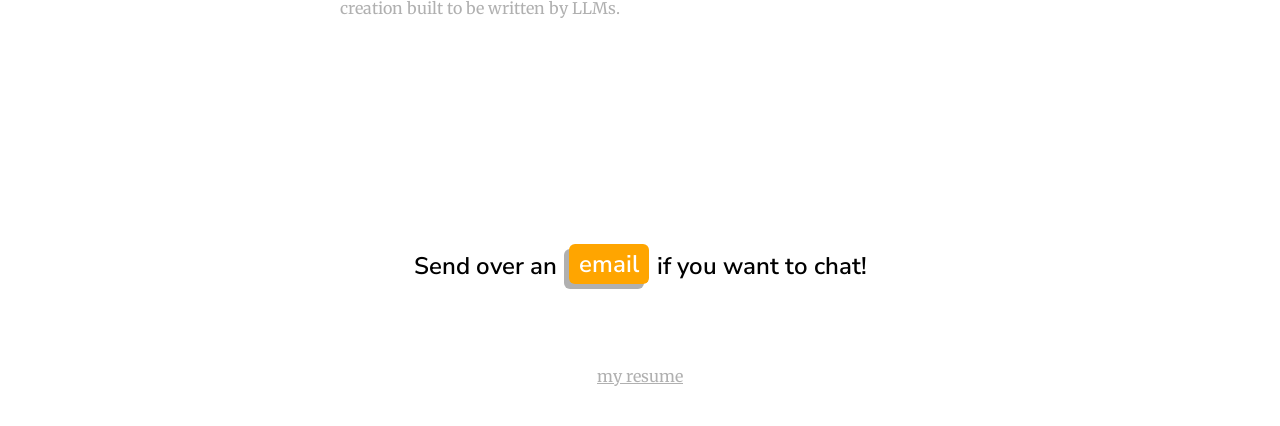
==== commit 94589cc5: "fix some weirdness" ====
--- a/docs/index.html
+++ b/docs/index.html
@@ -64,11 +64,57 @@
                     </svg>
                 </a>`;
             }
+            const PAGE_SIZE = 10;
+            let allBlogPosts = [];
+            let blogPage = 0;
+            let allTicks = [];
+            let tickPage = 0;
+
+            function renderPaginationHTML(page, total, type) {
+                const totalPages = Math.ceil(total / PAGE_SIZE);
+                if (totalPages <= 1) return "";
+                return `<div class="pagination">
+                    ${page > 0 ? `<button class="page-btn" onclick="changePage('${type}', ${page - 1})">← Prev</button>` : ""}
+                    <span class="page-indicator">${page + 1} / ${totalPages}</span>
+                    ${page < totalPages - 1 ? `<button class="page-btn" onclick="changePage('${type}', ${page + 1})">Next →</button>` : ""}
+                </div>`;
+            }
+
+            function changePage(type, page) {
+                if (type === "blog") {
+                    blogPage = page;
+                    renderBlogPage();
+                } else {
+                    tickPage = page;
+                    renderTicksPage();
+                }
+            }
+
+            function renderBlogPage() {
+                const start = blogPage * PAGE_SIZE;
+                const pageItems = allBlogPosts.slice(start, start + PAGE_SIZE);
+                document.querySelector("#blog-links").innerHTML = pageItems
+                    .map(makeHTMLForBlogLink)
+                    .join("");
+                document.querySelector("#blog-pagination").innerHTML =
+                    renderPaginationHTML(blogPage, allBlogPosts.length, "blog");
+            }
+
+            function renderTicksPage() {
+                const start = tickPage * PAGE_SIZE;
+                const pageItems = allTicks.slice(start, start + PAGE_SIZE);
+                document.querySelector("#tick-list").innerHTML = pageItems
+                    .map(makeHTMLForTick)
+                    .join("");
+                document.querySelector("#tick-pagination").innerHTML =
+                    renderPaginationHTML(tickPage, allTicks.length, "tick");
+            }
+
             async function fetchTicks() {
                 try {
                     const res = await fetch("ticks.json");
                     const rows = await res.json();
-                    const ticks = rows.map((r) => ({
+                    allTicks = rows.map((r) => ({
                         date: r["Date"],
                         name: r["Route"],
                         grade: r["Rating"],
@@ -78,9 +124,7 @@
                         style: r["Style"],
                         leadStyle: r["Lead Style"],
                     }));
-                    document.querySelector("#tick-list").innerHTML = ticks
-                        .map(makeHTMLForTick)
-                        .join("");
+                    renderTicksPage();
                 } catch (e) {
                     document.querySelector("#ticks-section").hidden = true;
                 }
@@ -98,18 +142,14 @@
             }
             document.addEventListener("DOMContentLoaded", function (event) {
                 fetch("blog_metadata.json").then((response) => {
-                    let innerHTML = "";
                     response.json().then((data) => {
-                        data.forEach((post) => {
-                            innerHTML += makeHTMLForBlogLink(post);
-                        });
-                        document.querySelector("#blog-links").innerHTML =
-                            innerHTML;
+                        allBlogPosts = data.slice().reverse();
+                        renderBlogPage();
                     });
                 });
                 fetchTicks();
                 const panel_value =
-                    window.location.hash.substring(1) || "adventure";
+                    window.location.hash.substring(1) || "professional";
                 set_panel(panel_value);
                 var txt = [
                     "I spend too much time on my computer.",
@@ -511,6 +551,33 @@
                 color: orange;
                 transform: translateX(6px);
             }
+            .pagination {
+                display: flex;
+                align-items: center;
+                gap: 1rem;
+                padding: 1.25rem 0 0.5rem;
+            }
+            .page-btn {
+                background: none;
+                border: none;
+                cursor: pointer;
+                font-family: var(--primary-font);
+                font-size: 0.82rem;
+                font-weight: 700;
+                color: #b0b0b0;
+                padding: 0;
+                transition: color 0.2s;
+            }
+            .page-btn:hover {
+                color: orange;
+            }
+            .page-indicator {
+                font-family: var(--primary-font);
+                font-size: 0.75rem;
+                color: #d0d0d0;
+                font-weight: 700;
+                letter-spacing: 0.05em;
+            }
         </style>
     </head>
     <body>
@@ -572,6 +639,7 @@
                     Trip Reports
                 </h1>
                 <div id="blog-links"></div>
+                <div id="blog-pagination"></div>
                 <div id="ticks-section" style="margin-top: 3.5rem">
                     <h2
                         style="
@@ -595,6 +663,7 @@
                         via Mountain Project
                     </p>
                     <div id="tick-list"></div>
+                    <div id="tick-pagination"></div>
                 </div>
             </div>
         </div>
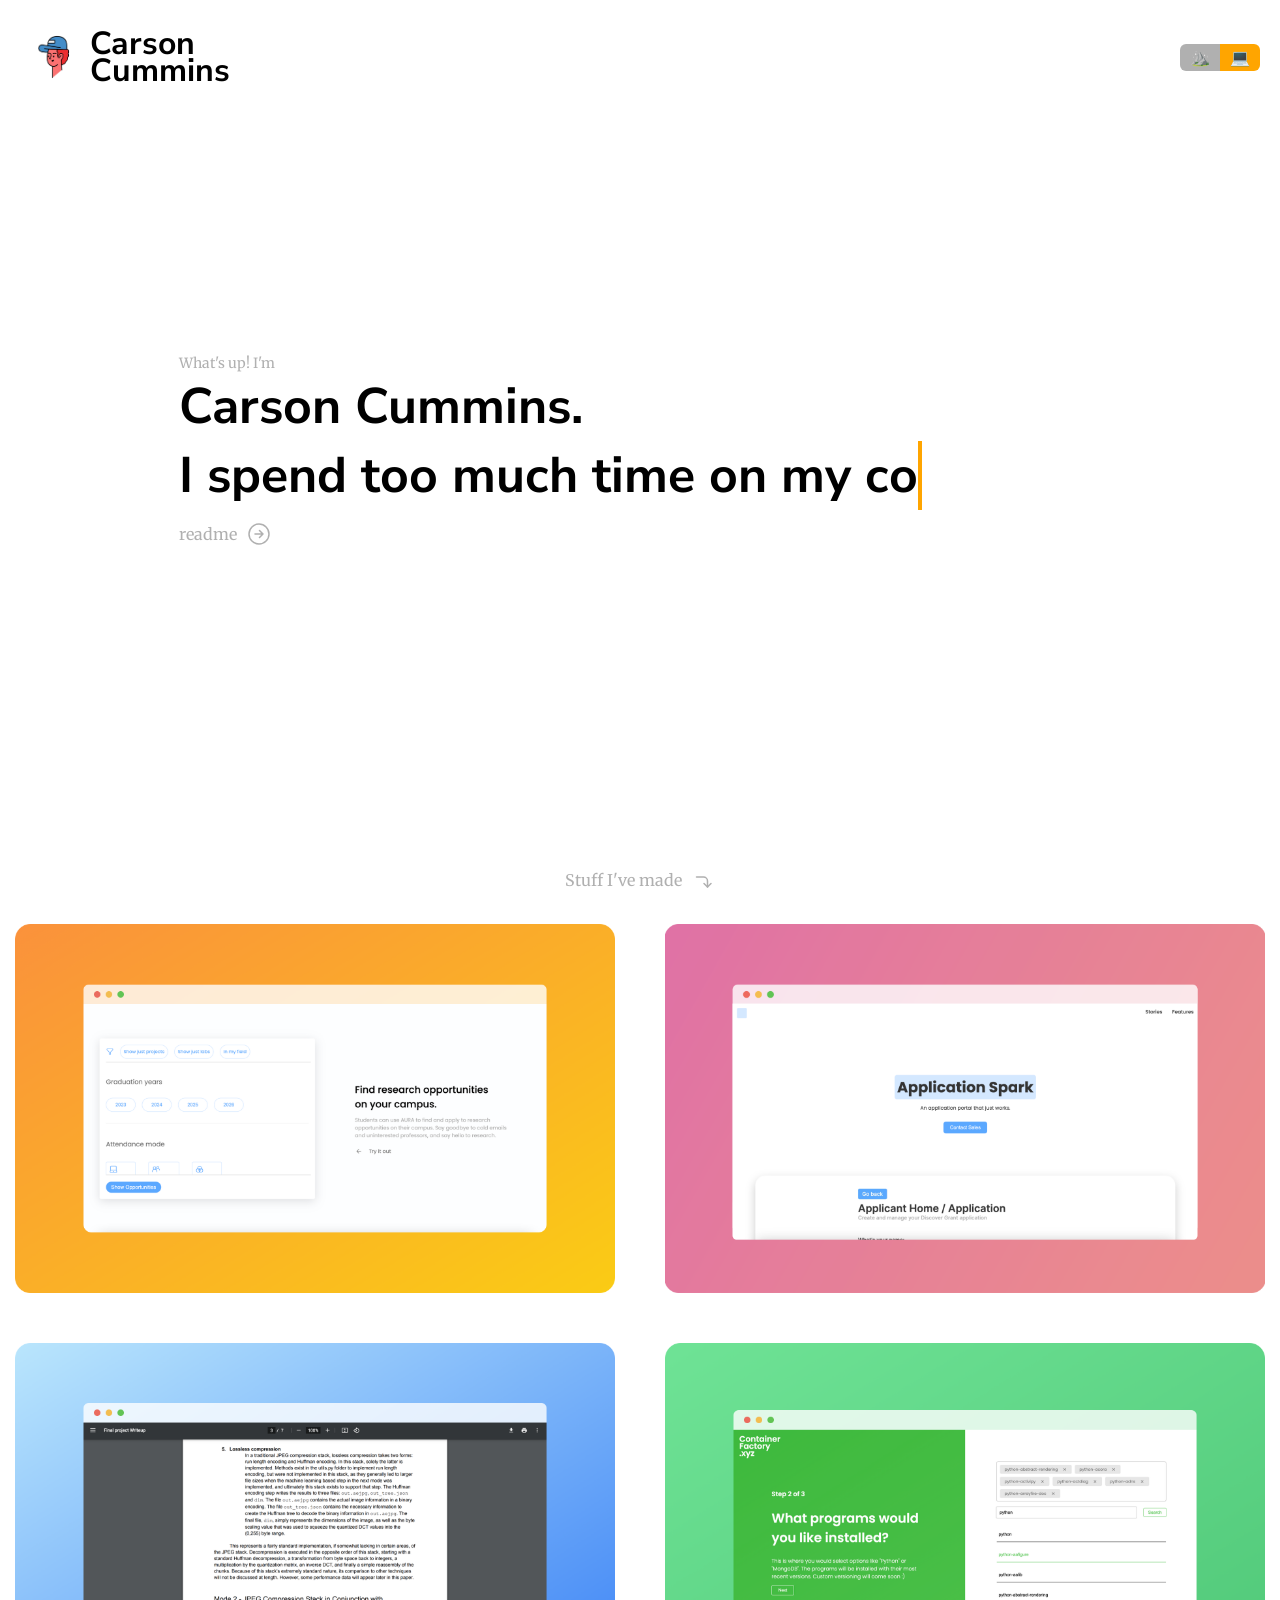
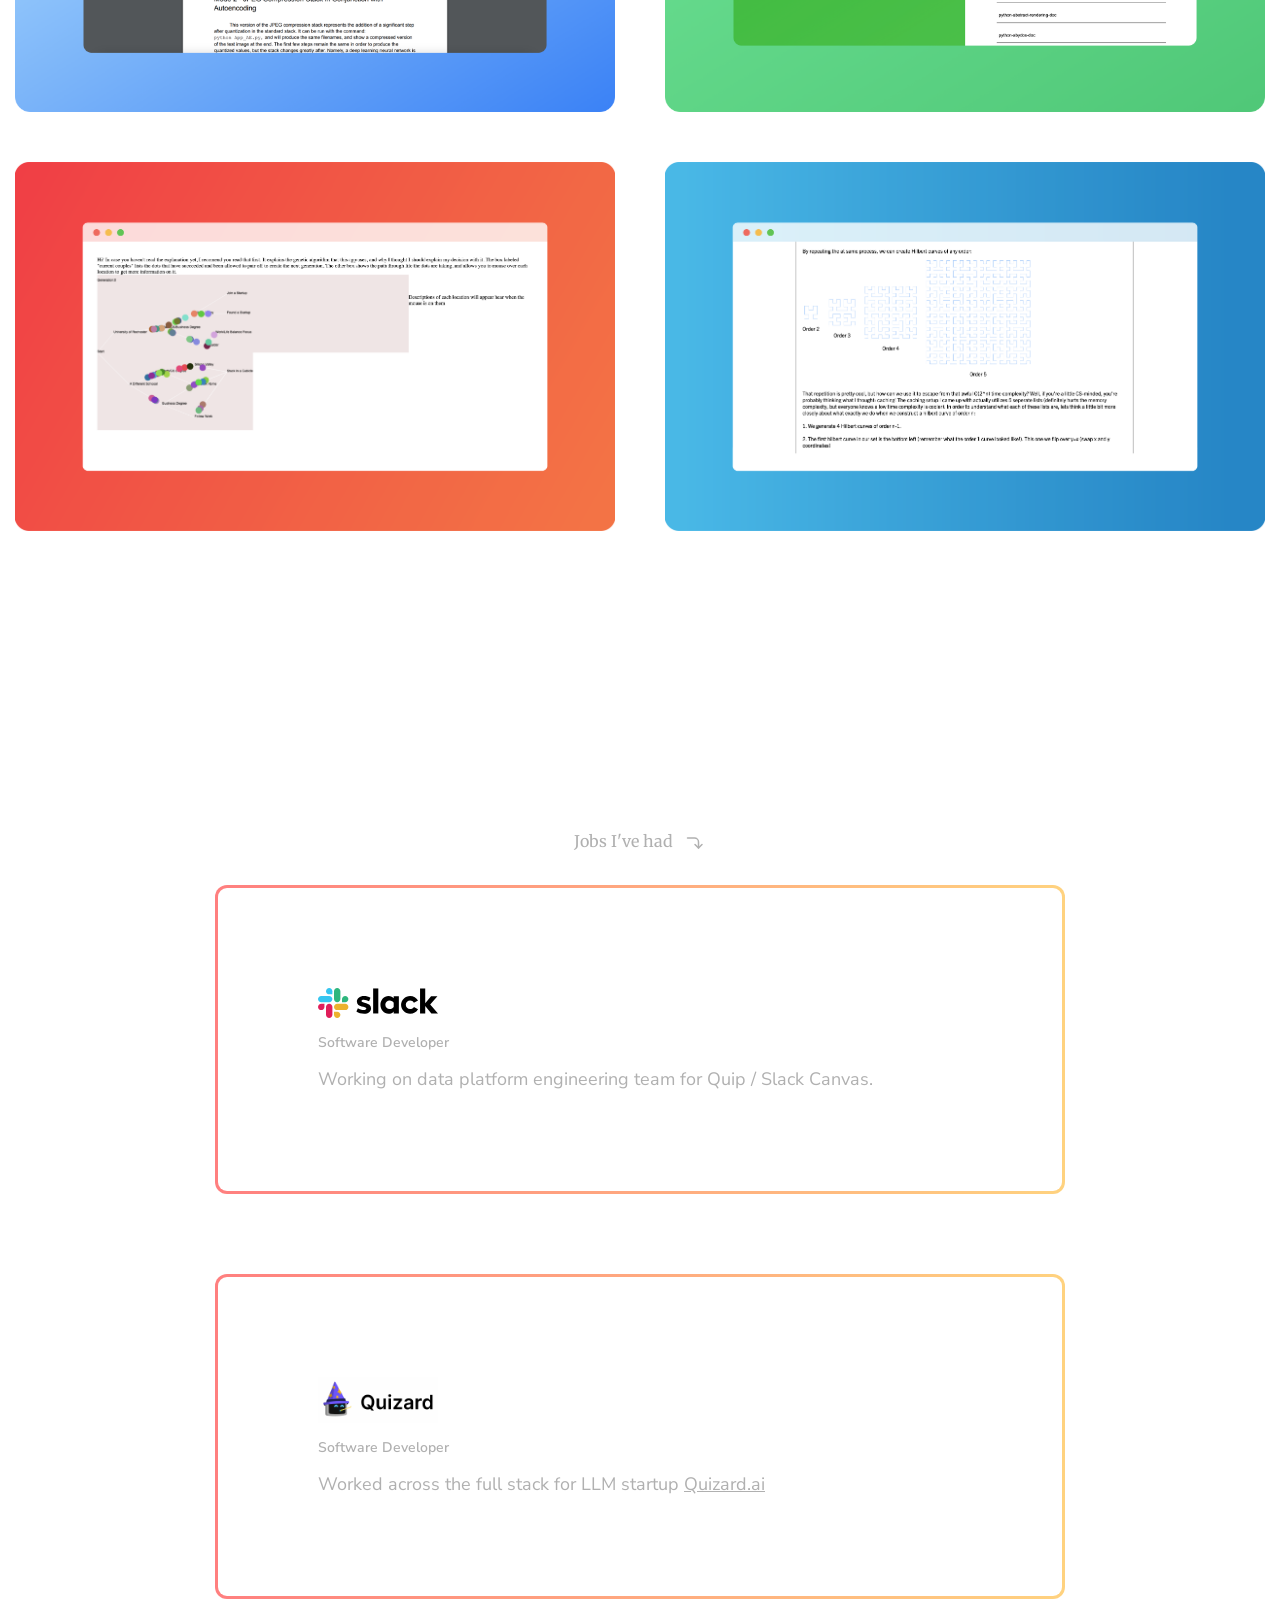
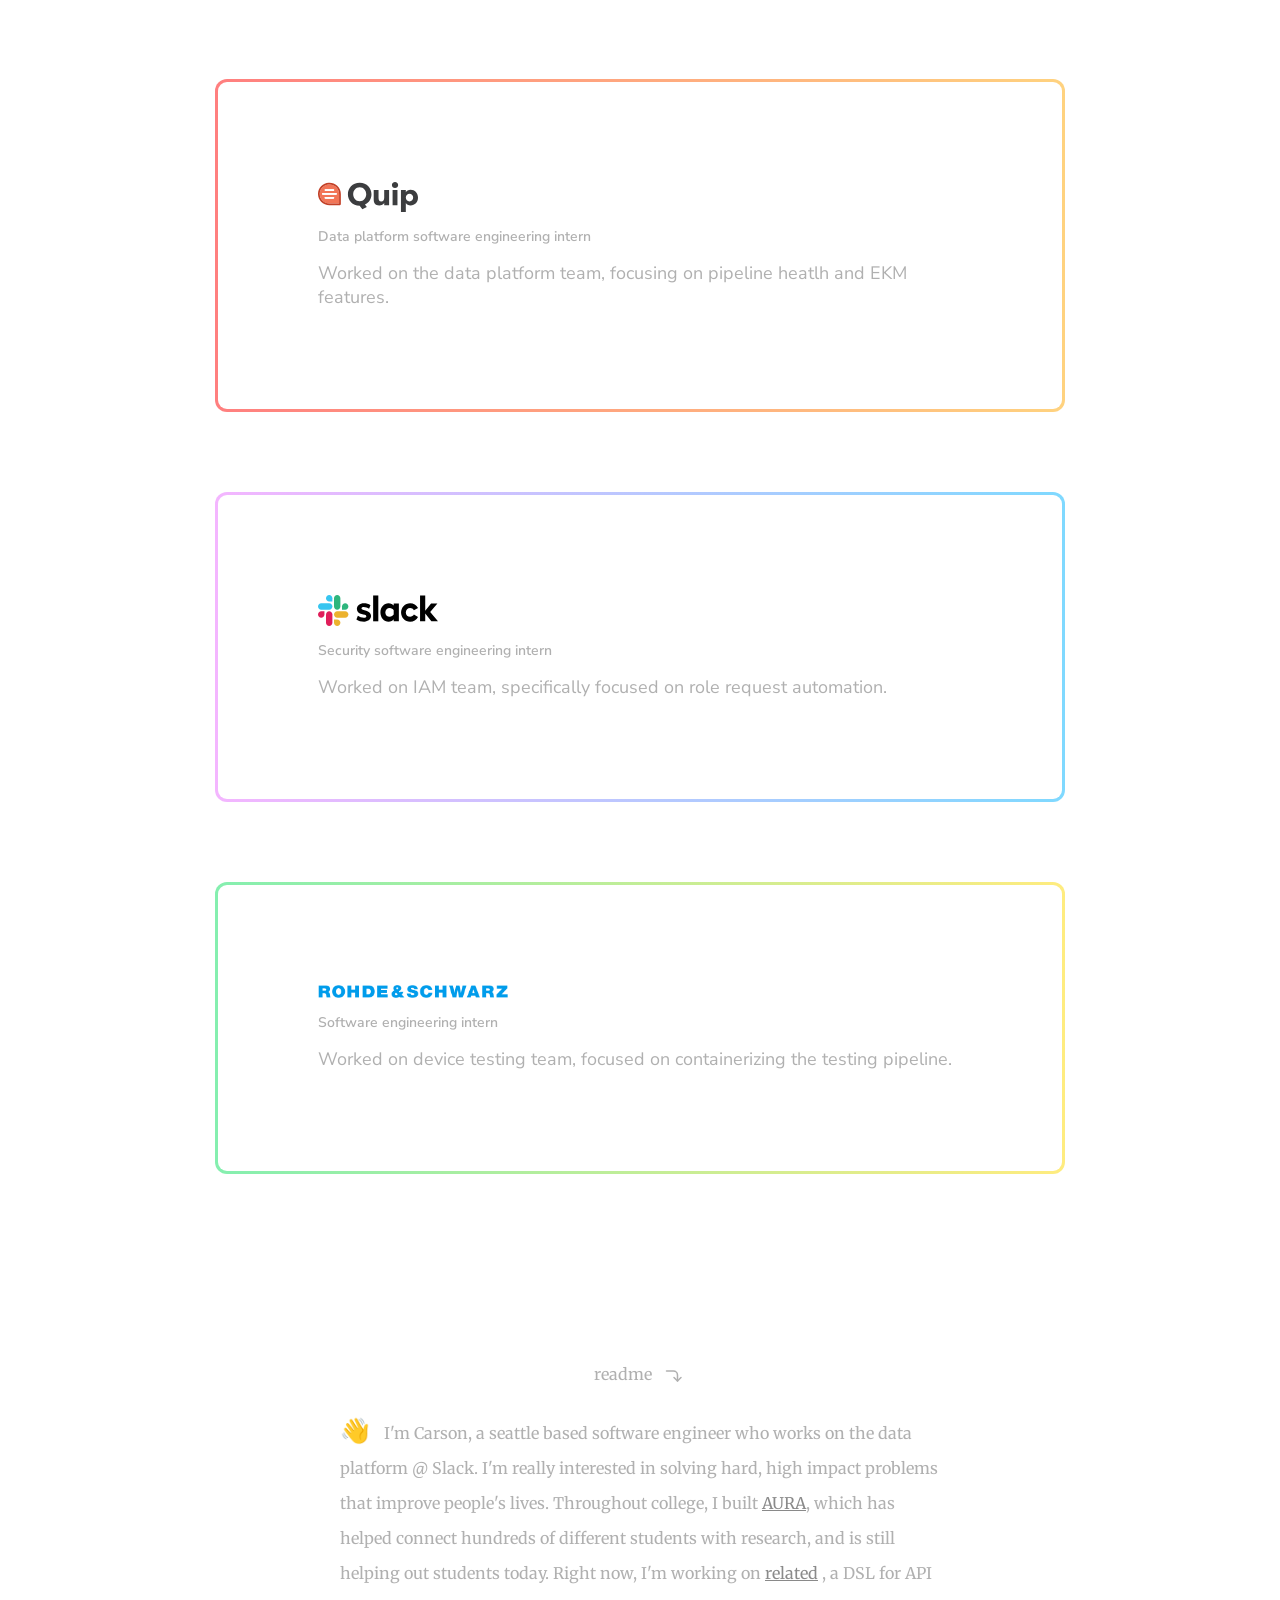
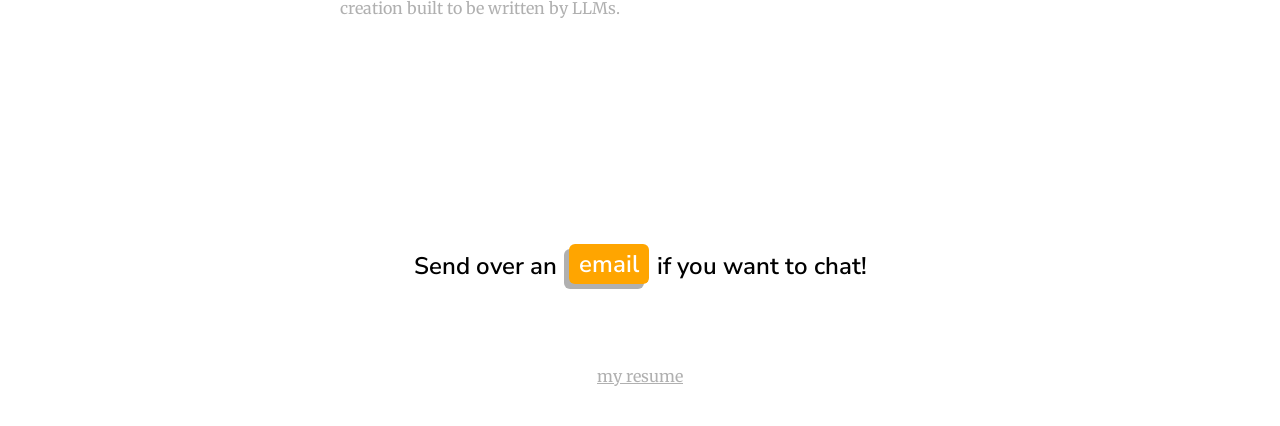
==== commit a3e79425: "remove ticks" ====
--- a/docs/index.html
+++ b/docs/index.html
@@ -32,43 +32,9 @@
                     window.location.href.split("#")[0] + "#" + panel_name,
                 );
             }
-            function makeHTMLForTick(tick) {
-                const [y, m, d] = tick.date.split("-").map(Number);
-                const date = new Date(y, m - 1, d).toLocaleDateString("en-US", {
-                    month: "short",
-                    day: "numeric",
-                    year: "numeric",
-                });
-                const pitches = parseInt(tick.pitches) || 1;
-                const pitchLabel =
-                    pitches === 1 ? "1 pitch" : `${pitches} pitches`;
-                const styleLabel = [tick.style, tick.leadStyle]
-                    .filter(Boolean)
-                    .join(" · ");
-                const infoLabel = [pitchLabel, styleLabel]
-                    .filter(Boolean)
-                    .join(" · ");
-                const notes = tick.notes
-                    ? tick.notes.slice(0, 160) +
-                      (tick.notes.length > 160 ? "…" : "")
-                    : "";
-                return `<a class="tick-link" href="${tick.url}" target="_blank" rel="noopener">
-                    <div class="tick-meta">
-                        <span class="tick-date">${date}</span>
-                        <span class="tick-name">${tick.name}${tick.grade ? `<span class="tick-grade">${tick.grade}</span>` : ""}</span>
-                        ${notes ? `<span class="tick-notes">${notes}</span>` : ""}
-                        <span class="tick-info">${infoLabel}</span>
-                    </div>
-                    <svg class="post-arrow" width="20" height="20" viewBox="0 0 24 24" fill="none" xmlns="http://www.w3.org/2000/svg">
-                        <path d="M5 12h14M13 6l6 6-6 6" stroke="currentColor" stroke-width="1.5" stroke-linecap="round" stroke-linejoin="round"/>
-                    </svg>
-                </a>`;
-            }
             const PAGE_SIZE = 10;
             let allBlogPosts = [];
             let blogPage = 0;
-            let allTicks = [];
-            let tickPage = 0;
 
             function renderPaginationHTML(page, total, type) {
                 const totalPages = Math.ceil(total / PAGE_SIZE);
@@ -84,9 +50,6 @@
                 if (type === "blog") {
                     blogPage = page;
                     renderBlogPage();
-                } else {
-                    tickPage = page;
-                    renderTicksPage();
                 }
             }
 
@@ -100,35 +63,6 @@
                     renderPaginationHTML(blogPage, allBlogPosts.length, "blog");
             }
 
-            function renderTicksPage() {
-                const start = tickPage * PAGE_SIZE;
-                const pageItems = allTicks.slice(start, start + PAGE_SIZE);
-                document.querySelector("#tick-list").innerHTML = pageItems
-                    .map(makeHTMLForTick)
-                    .join("");
-                document.querySelector("#tick-pagination").innerHTML =
-                    renderPaginationHTML(tickPage, allTicks.length, "tick");
-            }
-
-            async function fetchTicks() {
-                try {
-                    const res = await fetch("ticks.json");
-                    const rows = await res.json();
-                    allTicks = rows.map((r) => ({
-                        date: r["Date"],
-                        name: r["Route"],
-                        grade: r["Rating"],
-                        notes: r["Notes"],
-                        url: r["URL"],
-                        pitches: r["Pitches"],
-                        style: r["Style"],
-                        leadStyle: r["Lead Style"],
-                    }));
-                    renderTicksPage();
-                } catch (e) {
-                    document.querySelector("#ticks-section").hidden = true;
-                }
-            }
             function makeHTMLForBlogLink(info) {
                 return `<a class="blog-post-link" href="blog_posts/${info.folder}/post.html">
                     <div class="post-meta">
@@ -147,7 +81,6 @@
                         renderBlogPage();
                     });
                 });
-                fetchTicks();
                 const panel_value =
                     window.location.hash.substring(1) || "professional";
                 set_panel(panel_value);
@@ -480,77 +413,6 @@
                 color: orange;
                 transform: translateX(6px);
             }
-            .tick-link {
-                text-decoration: none;
-                display: flex;
-                align-items: center;
-                justify-content: space-between;
-                padding: 1.1rem 0;
-                border-bottom: 1px solid #f0f0f0;
-                color: #1a1a1a;
-                gap: 1rem;
-                transition: 0.25s;
-            }
-            .tick-link:first-child {
-                border-top: 1px solid #f0f0f0;
-            }
-            .tick-link:hover {
-                padding-left: 14px;
-                border-bottom-color: orange;
-            }
-            .tick-link .tick-meta {
-                display: flex;
-                flex-direction: column;
-                gap: 0.2rem;
-            }
-            .tick-link .tick-date {
-                font-family: var(--primary-font);
-                font-size: 0.72rem;
-                color: #b0b0b0;
-                font-weight: 700;
-                letter-spacing: 0.06em;
-                text-transform: uppercase;
-            }
-            .tick-link .tick-name {
-                font-family: var(--primary-font);
-                font-size: 1.05rem;
-                font-weight: 700;
-                color: #1a1a1a;
-                display: flex;
-                align-items: baseline;
-                gap: 0.5rem;
-            }
-            .tick-link .tick-grade {
-                font-size: 0.8rem;
-                font-weight: 600;
-                color: #b0b0b0;
-            }
-            .tick-link .tick-notes {
-                font-family: var(--secondary-font);
-                font-size: 0.82rem;
-                color: #777;
-                line-height: 1.55;
-                font-style: italic;
-                margin-top: 0.2rem;
-            }
-            .tick-link .tick-info {
-                font-family: var(--primary-font);
-                font-size: 0.72rem;
-                color: #b0b0b0;
-                font-weight: 700;
-                letter-spacing: 0.04em;
-                text-transform: uppercase;
-                margin-top: 0.4rem;
-            }
-            .tick-link .post-arrow {
-                color: #d0d0d0;
-                transition: 0.25s;
-                flex-shrink: 0;
-            }
-            .tick-link:hover .post-arrow {
-                color: orange;
-                transform: translateX(6px);
-            }
             .pagination {
                 display: flex;
                 align-items: center;
@@ -640,31 +502,6 @@
                 </h1>
                 <div id="blog-links"></div>
                 <div id="blog-pagination"></div>
-                <div id="ticks-section" style="margin-top: 3.5rem">
-                    <h2
-                        style="
-                            font-family: var(--primary-font);
-                            font-weight: 800;
-                            font-size: 1.4rem;
-                            margin: 0 0 0.2rem;
-                            color: #1a1a1a;
-                        "
-                    >
-                        Recent climbs
-                    </h2>
-                    <p
-                        style="
-                            font-family: var(--secondary-font);
-                            color: #b0b0b0;
-                            font-size: 0.85rem;
-                            margin: 0 0 1.5rem;
-                        "
-                    >
-                        via Mountain Project
-                    </p>
-                    <div id="tick-list"></div>
-                    <div id="tick-pagination"></div>
-                </div>
             </div>
         </div>
         <div id="professional-div">
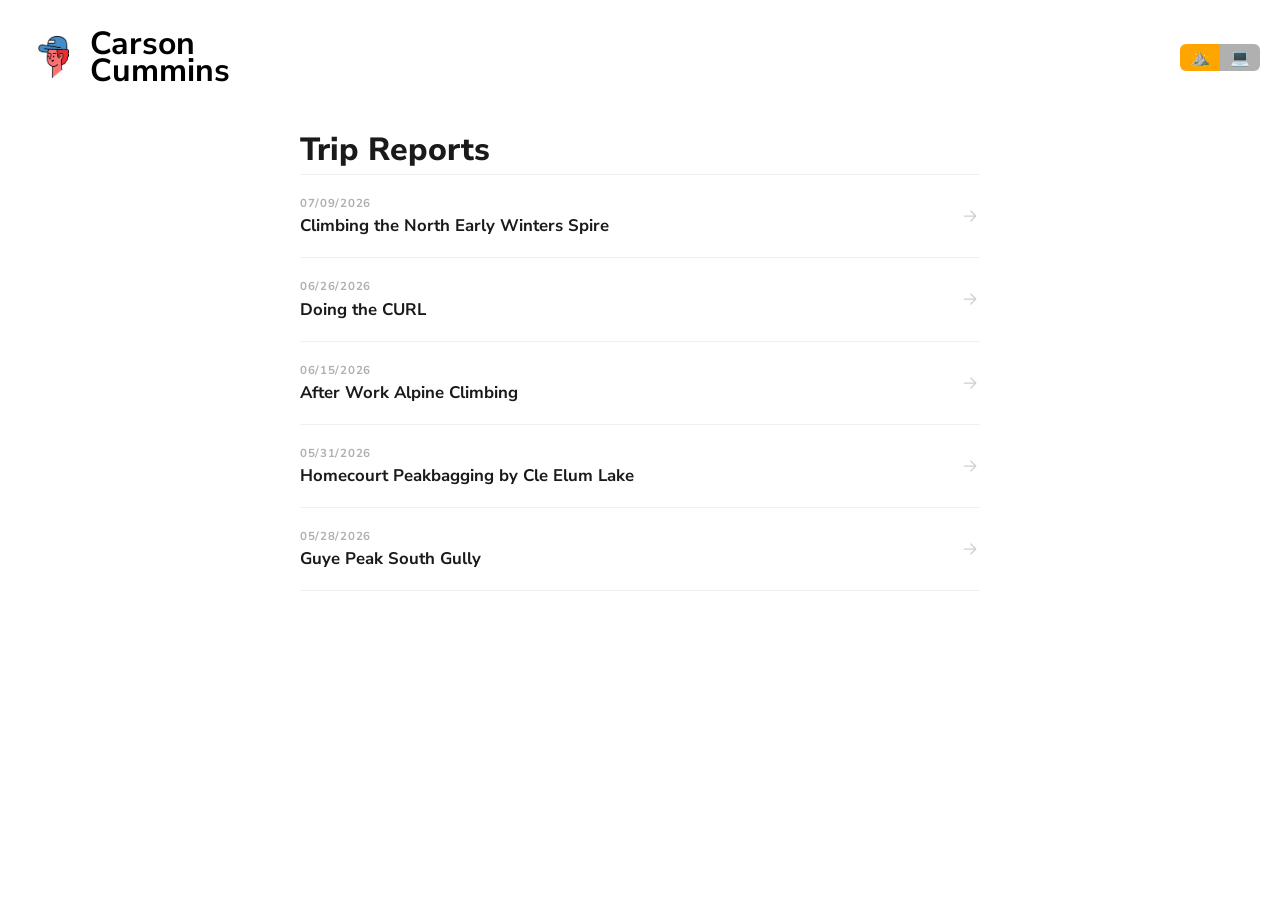
==== commit 488bad1d: "nit: switch life priorities" ====
--- a/docs/index.html
+++ b/docs/index.html
@@ -82,7 +82,7 @@
                     });
                 });
                 const panel_value =
-                    window.location.hash.substring(1) || "professional";
+                    window.location.hash.substring(1) || "adventure";
                 set_panel(panel_value);
                 var txt = [
                     "I spend too much time on my computer.",
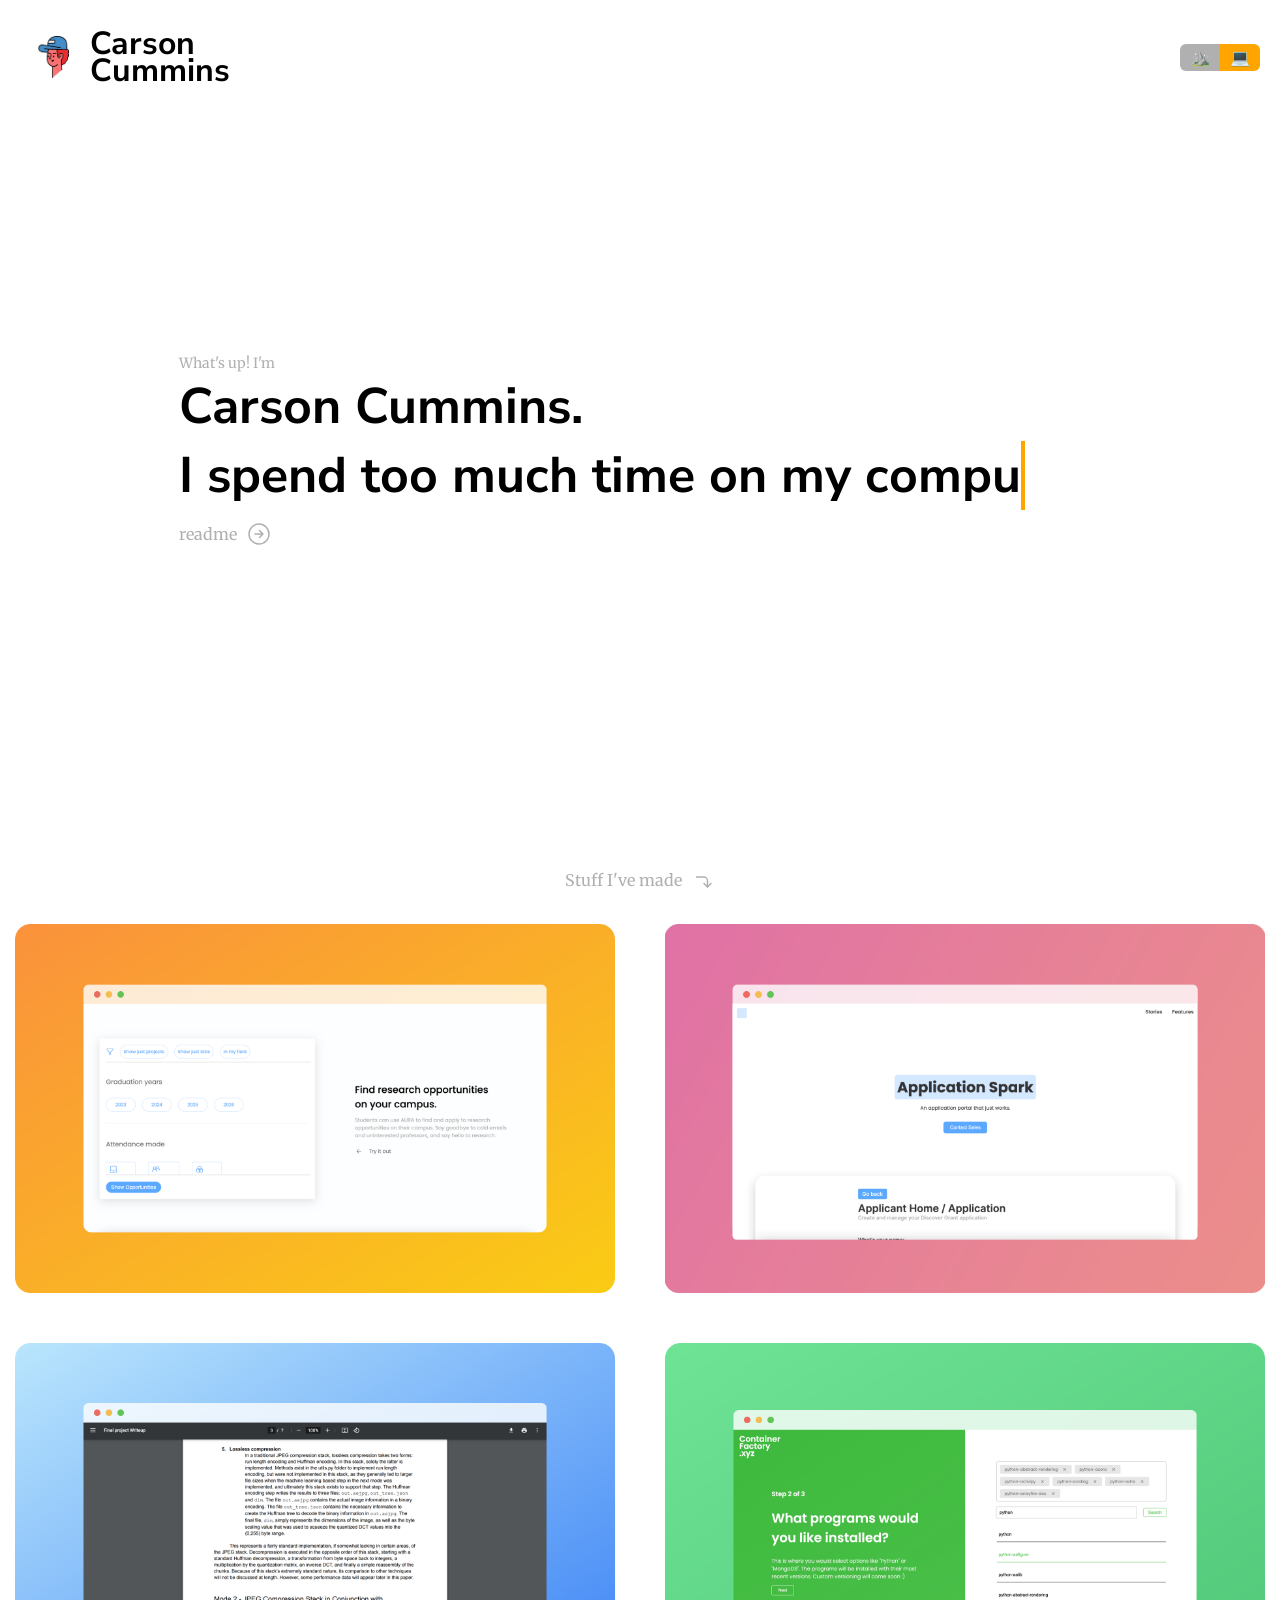
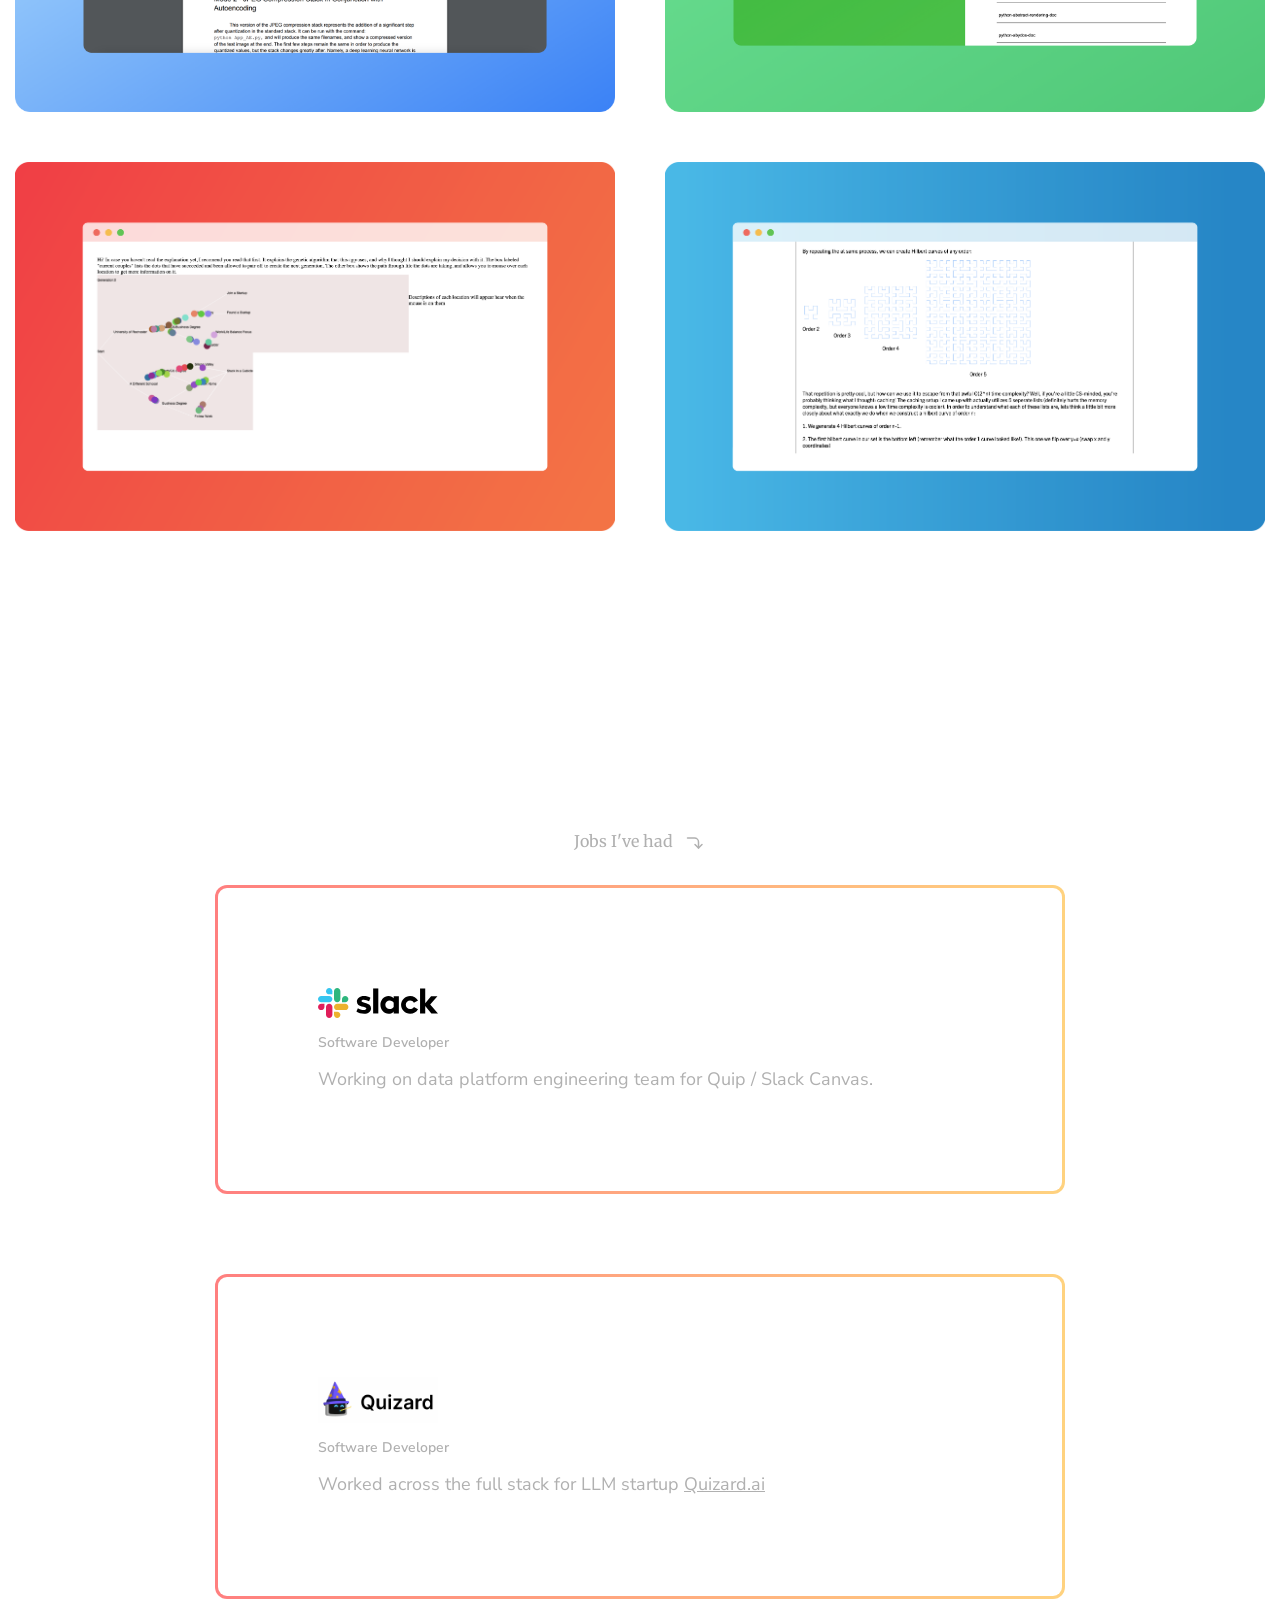
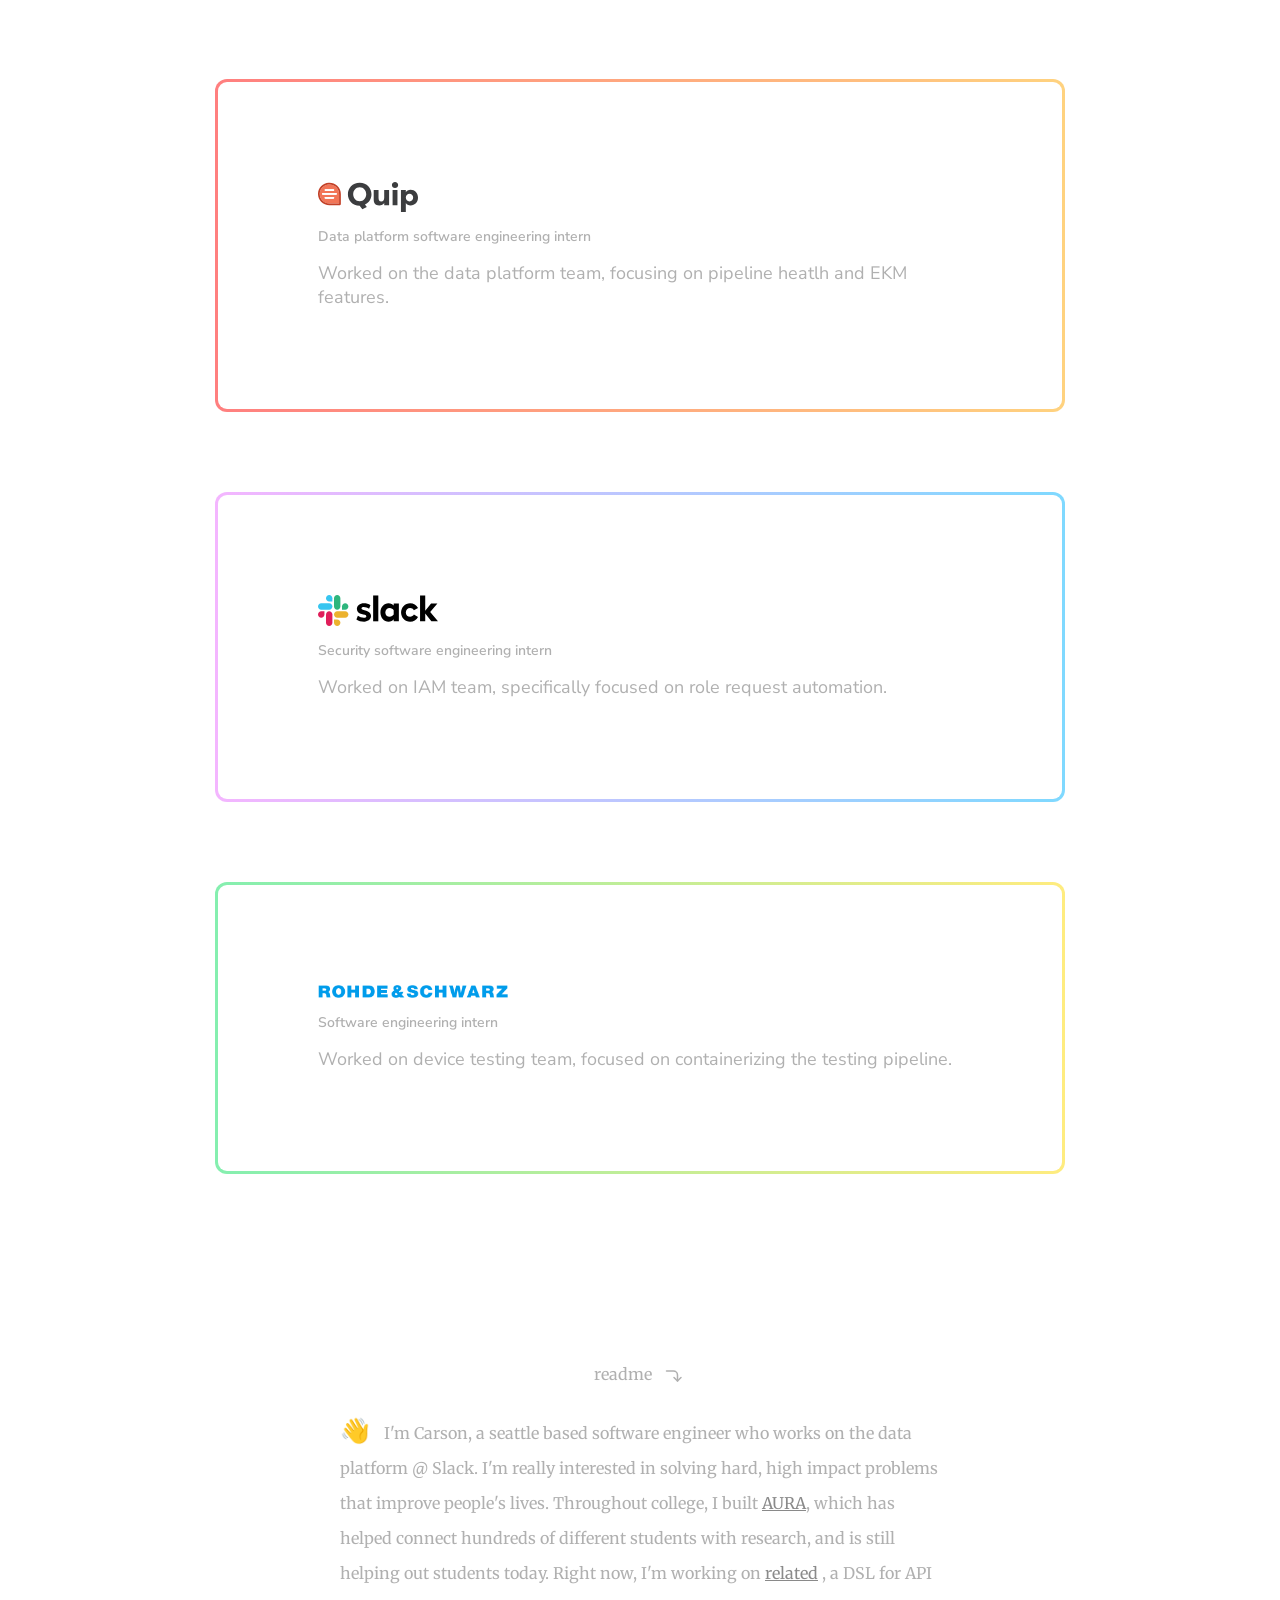
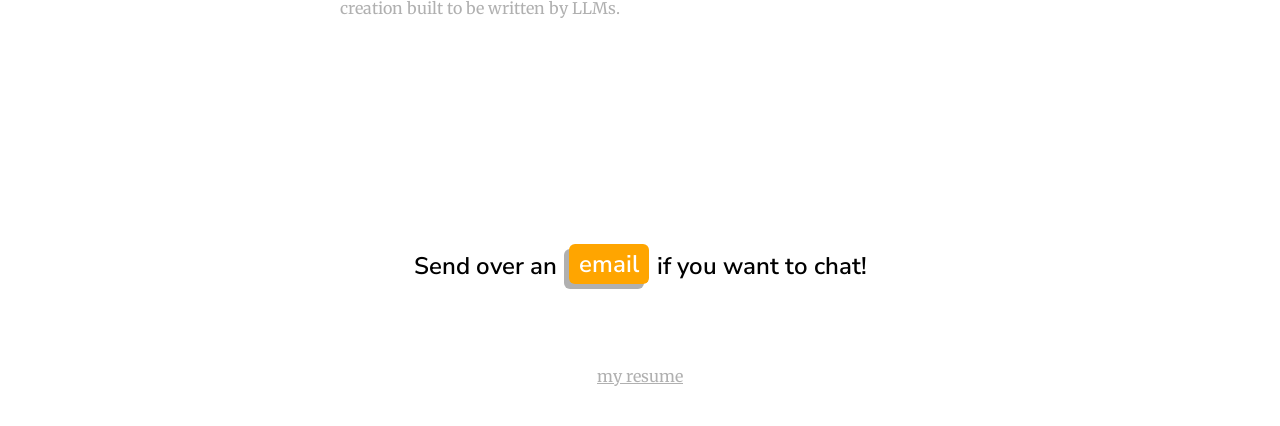
==== commit bd282e29: "ugh" ====
--- a/docs/index.html
+++ b/docs/index.html
@@ -82,7 +82,7 @@
                     });
                 });
                 const panel_value =
-                    window.location.hash.substring(1) || "adventure";
+                    window.location.hash.substring(1) || "professional";
                 set_panel(panel_value);
                 var txt = [
                     "I spend too much time on my computer.",
